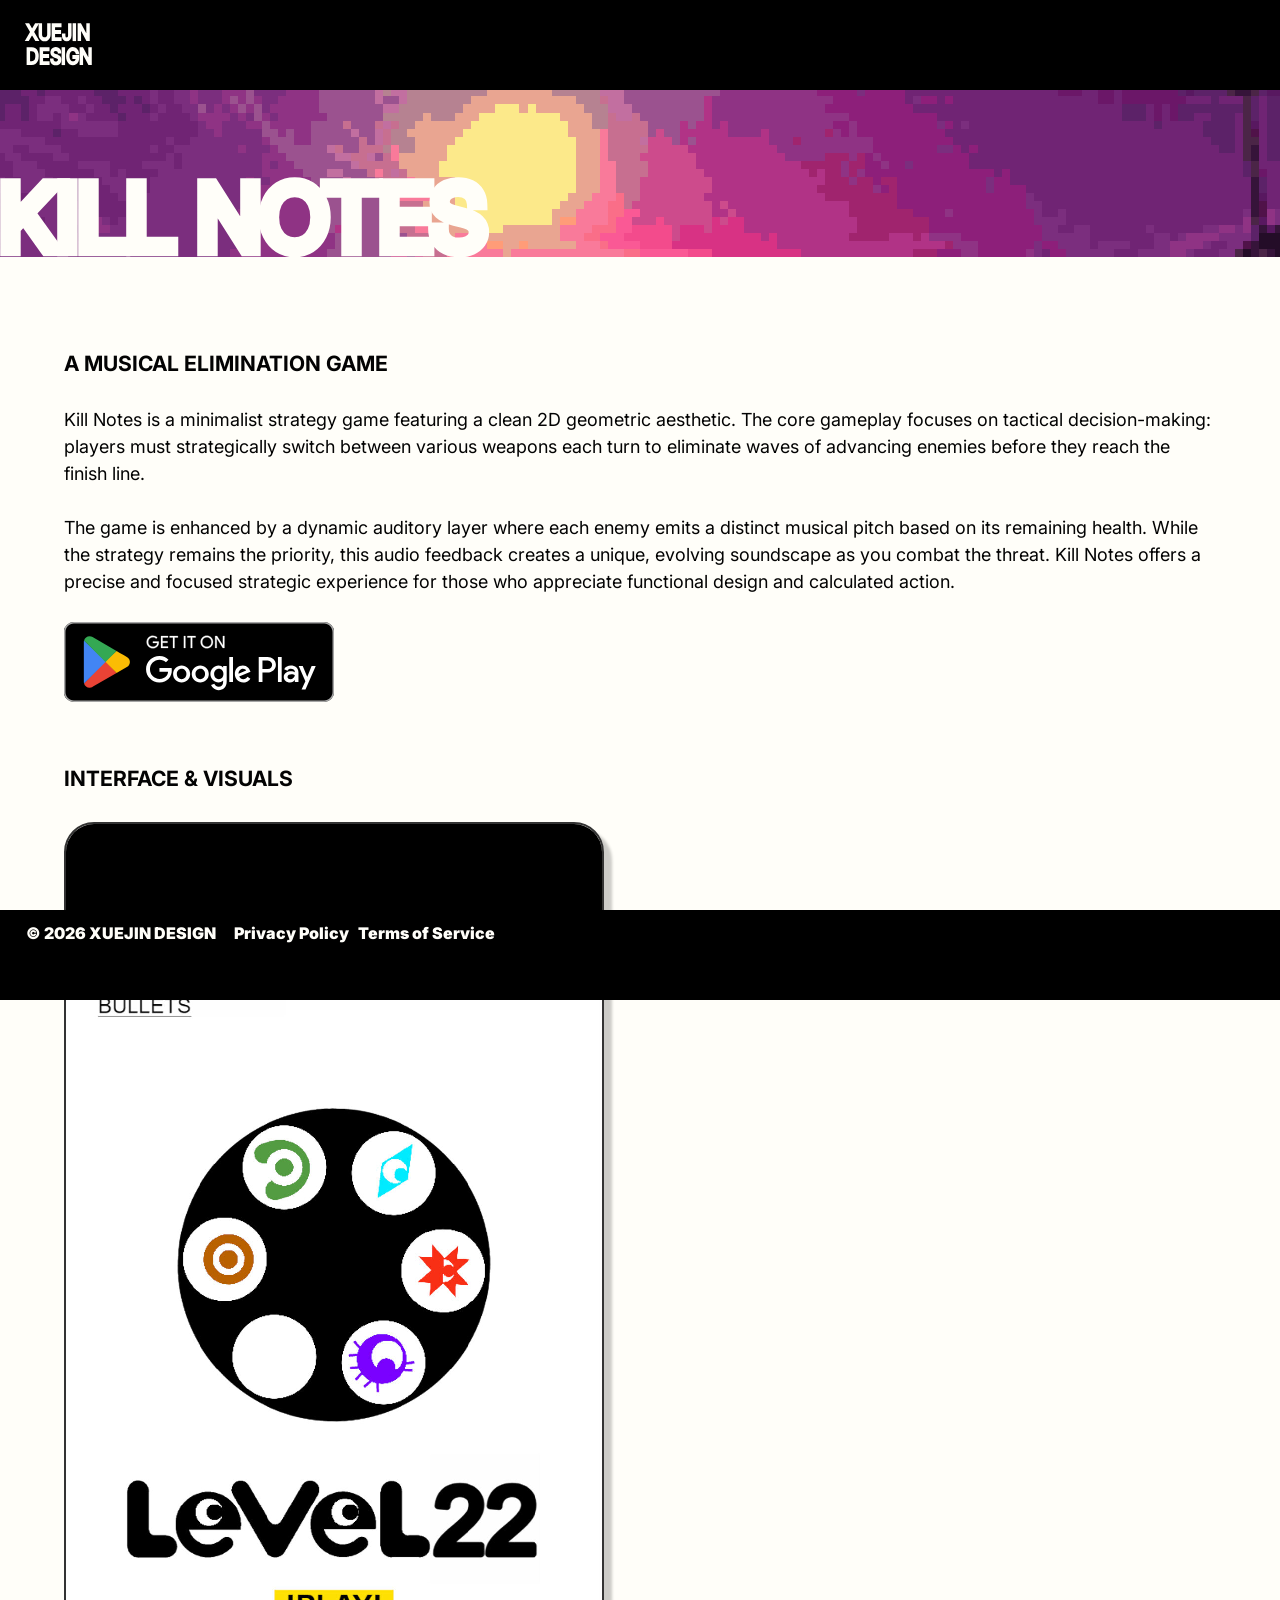
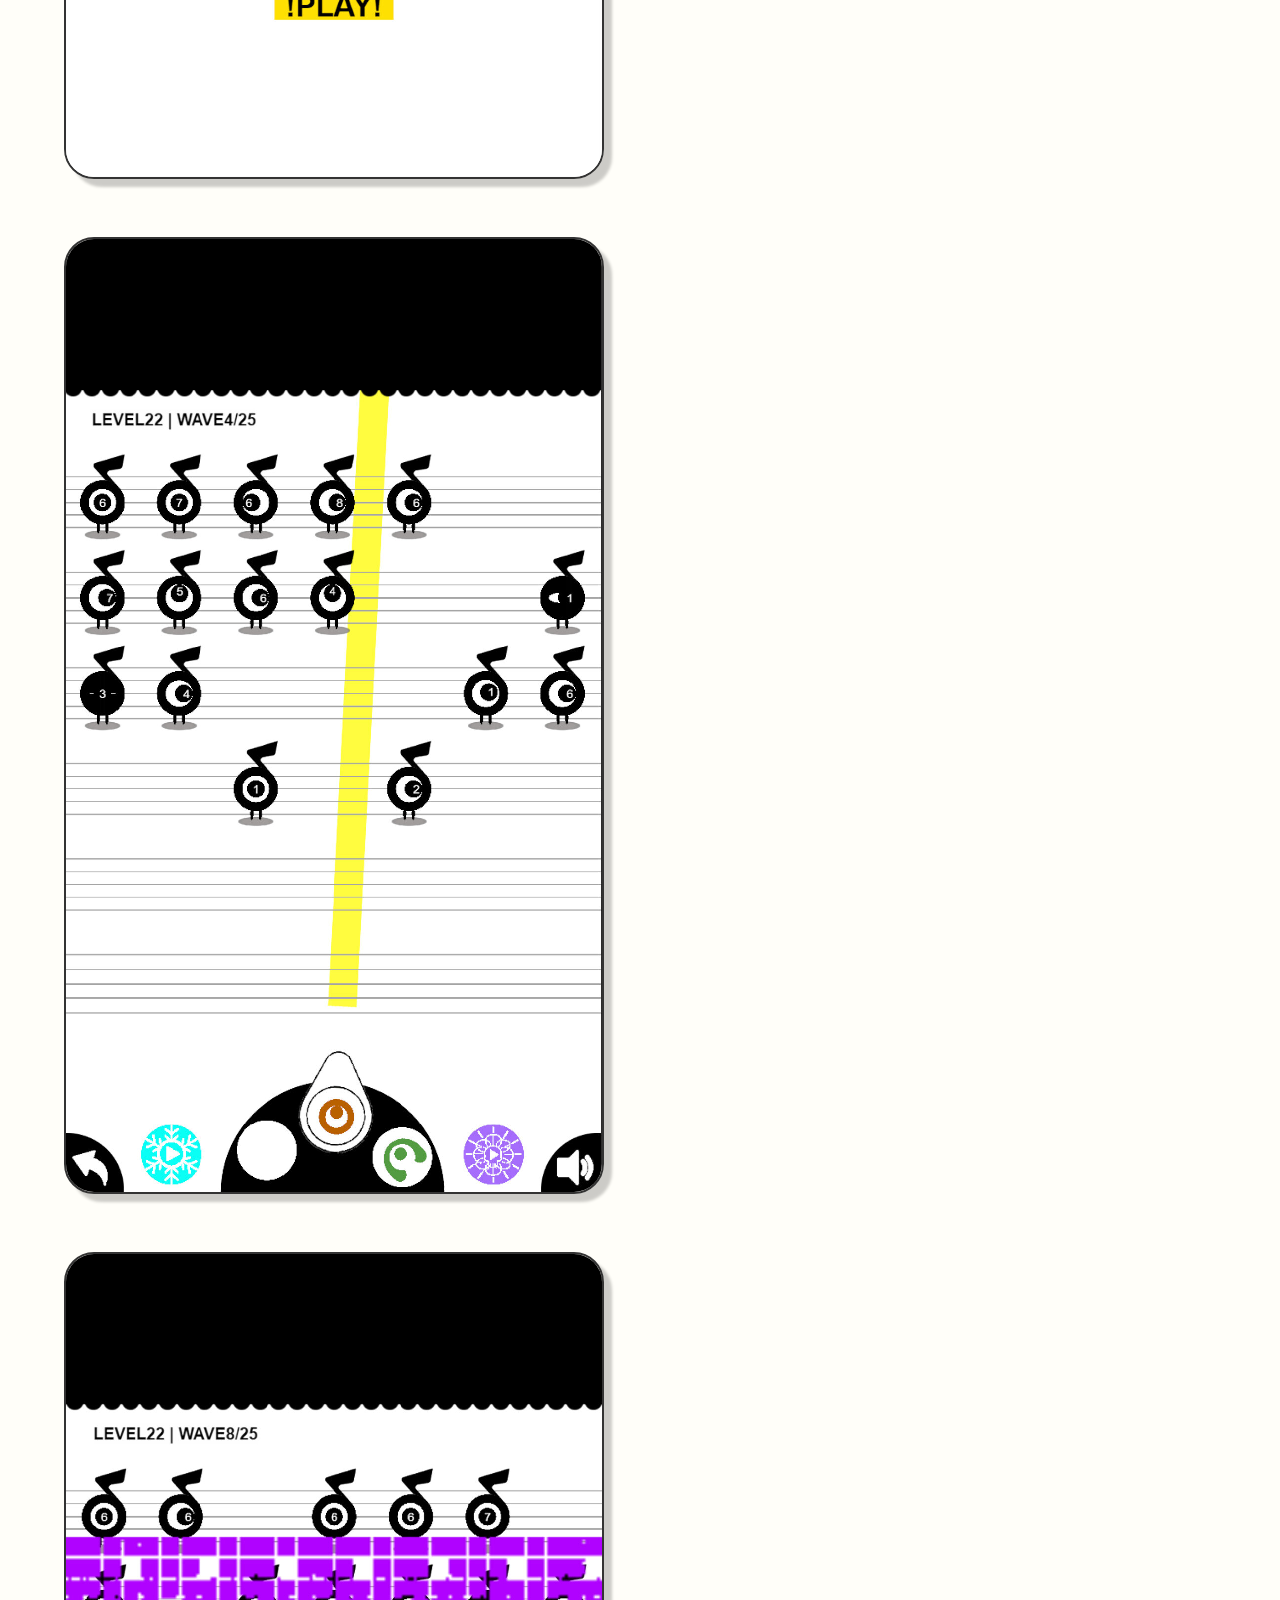
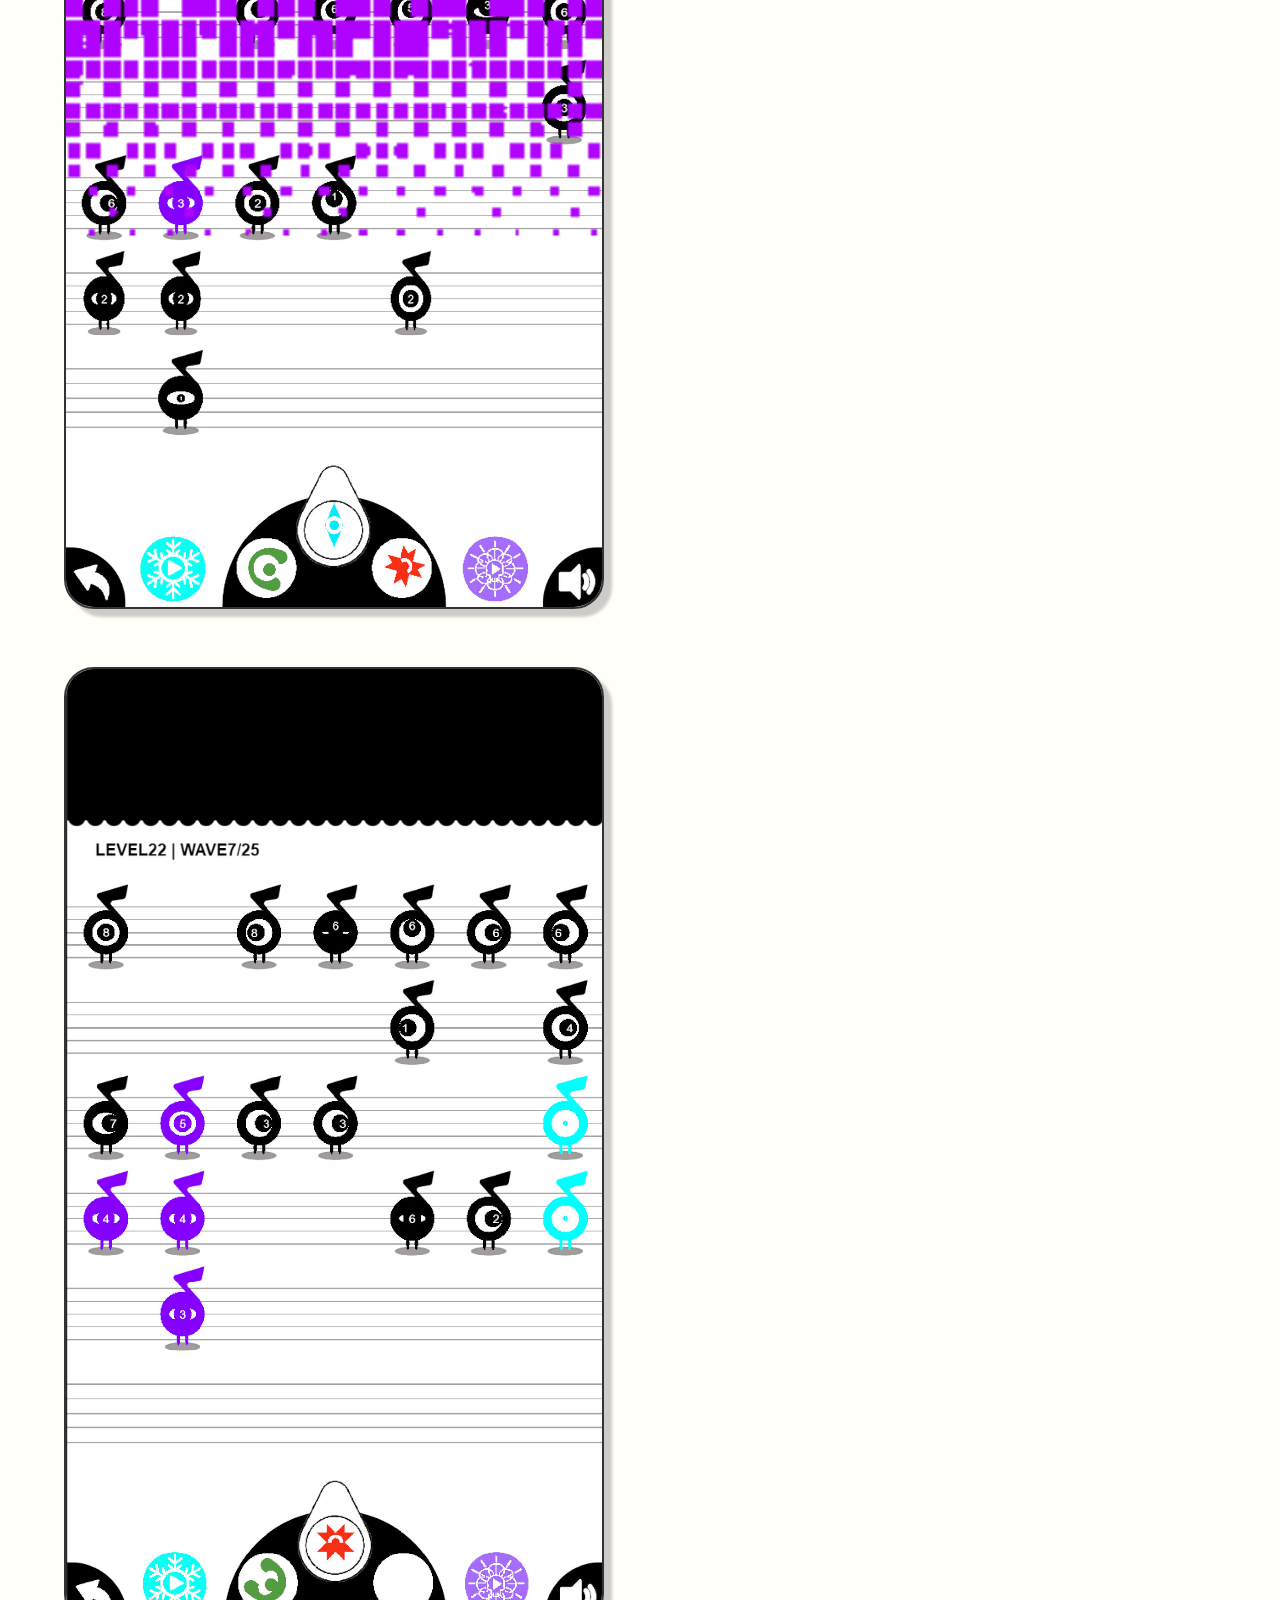
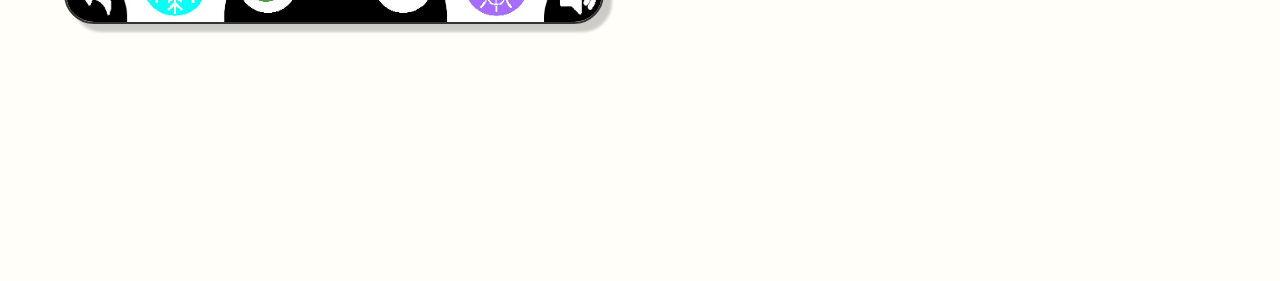
==== killnotes.html @ 6c5efbaa "Update killnotes.html" ====
<!doctype html>
<html lang="en">
  <head>
    <meta charset="UTF-8" />
    <!-- <meta http-equiv=""X-UA-Compatible" content=""IE=edge"> -->
    <meta name="viewport" content="width=device-width, initial-scale=1.0" />
    <title>Kill Notes</title>
    <link
      href="https://fonts.googleapis.com/css2?family=Inter:wght@400&display=swap"
      rel="stylesheet"
    />
    <link rel="stylesheet" href="style.css" />
    <link rel="icon" href="assets/killnotesicon.png" type="image/png">
  </head>
  <body>
     <div id="header"><a class="home" href="index.html">XUEJIN <br>DESIGN</a></div>

    <div class="page">
      <div class="title">KILL NOTES</div>
        <div class="content">
            <!-- <iframe src="https://www.youtube.com/embed/dQw4w9WgXcQ" style="width: 50vw; height: auto; aspect-ratio: 16/9;"></iframe> -->
            <br />
            <h3>A MUSICAL ELIMINATION GAME</h3><br />
          <p>Kill Notes is a minimalist strategy game featuring a clean 2D geometric aesthetic. The core gameplay focuses on tactical decision-making: 
            players must strategically switch between various weapons each turn to eliminate waves of advancing enemies before they reach the finish line.</p>
          <br />
          <p>The game is enhanced by a dynamic auditory layer where each enemy emits a distinct musical pitch based on its remaining health. 
            While the strategy remains the priority, this audio feedback creates a unique, 
            evolving soundscape as you combat the threat.  
            Kill Notes offers a precise and focused strategic experience for those who appreciate functional design and calculated action.</p>
                    
          <br />
          <a href="https://play.google.com/store/apps/details?id=com.togaming.killnotes" target="_blank">
            <img src="./assets/GetItOnGooglePlay.svg" width="auto" height="80px" />
          </a>
          <br /><br /><br />
                      <h3>INTERFACE & VISUALS</h3><br />

            <img class="screenshot" src="assets/KN01.jpg" width=540px height="auto" />
            <img class="screenshot" src="assets/KN02.jpg" width=540px height="auto" />
                        <img class="screenshot" src="assets/KN03.jpg" width=540px height="auto" />
                                    <img class="screenshot" src="assets/KN04.jpg" width=540px height="auto" />
          
          <br /><br />                       <br /><br /> <br /><br /></div>
       <div id="footer">
      <div>© 2026&nbsp;</div>
      <a class="footer" href="index.html"
        >XUEJIN DESIGN&nbsp;&nbsp;&nbsp;&nbsp;&nbsp;&nbsp;</a
      >
      <a href="privacyPolicy.html">Privacy Policy&nbsp;&nbsp;&nbsp;</a>
      <a href="termsOfService.html">Terms of Service</a>
    </div>
  </body>
  <style>
    .screenshot {
      margin-right: 4vw;
      margin-bottom: 4vw;
      border-radius: 30px;
      box-shadow: 8px 8px 3px rgba(0, 0, 0, 0.2);
      border: 2px solid #333;
      max-width:95%;
    }

  </style>
</html>
---- style.css ----
* {
  margin: 0;
  padding: 0;
  box-sizing: border-box; /* 确保 padding 不会撑大盒子 */
  font-family: "Inter", sans-serif;
}
html {
  scroll-padding-top: 15vh; /* 与 header 高度保持一致 */
}
a {
  color: #fffef9;
  text-decoration: none; /* 去掉默认的下划线 */
}
body {
  overflow-x: hidden; /* 防止出现细微的左右晃动 */
  background-image: url("./assets/32color.gif");

  /* 关键属性 */
  background-size: cover; /* 保持比例撑满全屏，不留白 */
  background-position: center; /* 图片居中展示 */
  background-repeat: no-repeat; /* 防止图片重复排列 */
  background-attachment: fixed; /* 背景固定，不随内容滚动（视差感） */

  image-rendering: pixelated; /* 现代浏览器的标准写法 */
  image-rendering: -moz-crisp-edges; /* 针对 Firefox */
  image-rendering: crisp-edges; /* 针对部分其他浏览器 */

  /* 记得清除默认边距 */
  margin: 0;
  padding: 0;
  min-height:100dvh;
}
.home {
  font-size: 2vh; /* 使用视口宽度单位，确保在不同屏幕上都能适应 */
  color: #fffef9;
  -webkit-text-stroke: 0.2vh #fffef9;
  transform: scaleY(1.2); /* 1.2 表示纵向拉长到 1.2 倍，数值越大越高 */
  line-height: 1.1;
}
#logo {
  display: flex;
  justify-content: center; /* 水平居中 */
  align-items: center; /* 垂直居中 */
  min-height: 100dvh; /* 确保父容器高度占满整个屏幕 */
  flex-direction: column;
}
.logo {
  font-size: 12vh; /* 使用视口宽度单位，确保在不同屏幕上都能适应 */
  color: #fffef9;
  -webkit-text-stroke: 1.5vh #fffef9;

}
.logo-text {
  font-size: 2vh; /* 使用视口宽度单位，确保在不同屏幕上都能适应 */
  color: #fffef9;
}
.container {
  display: block;
  margin: 8vh 0; /* 上下间距，水平居中 */
}
.page {
  display: block;
  margin-top: 20vh; /* 水平居中 */
}
.title {
  color: #fffef9;
  font-size: 10vh;
  line-height: 0.85; /* 强制压缩行高 */
  margin: 0; /* 暴力负边距，强制把下方的白色块拉上来 */
  display: block;
  -webkit-text-stroke: 1.4vh #fffef9;
}
.content {
  background-color: #fffef9;
  font-size: 2vh;
  color: #030303;
  margin: 0;
  padding: 5%;
  line-height: 1.5;
}
.heading {
  font-weight: 900;
  color: #030303;
}
.indent {
  margin-left: 2em;
}
.project {
  position: relative; /* 关键：作为定位参考 */
  display: inline-block;
  z-index: 1; /* 较低层级 */
  margin-top: 2%;
  margin-bottom: 2%;
}
.project-title {
  white-space: nowrap; /* ← 加上这行，强制不换行 */
  top: -10%;
  color: rgb(0, 0, 0);
  font-weight: bolder;
  font-size: 4rem;
  text-align: center;
  line-height: 0.8;
}
.project-subtitle {
  text-align: center;
  white-space: nowrap; /* ← 加上这行，强制不换行 */
  top: 5%;
  color: rgb(0, 0, 0);
  font-weight: lighter;
  font-size: 1.2rem;
  padding-bottom: 20px;
}
#header {
  background-color: #000000;
  display: flex;
  position: fixed;
  width: 100%;
  height: 10vh;
  top: 0;
  align-items: center;
  padding-left: 2vw;
  z-index: 2;
}
#footer {
  background-color: #000000;
  position: fixed;
  width: 100%;
  height: 10vh;
  bottom: 0;
  display: flex;
  color: #fffef9;
  padding-left: 2vw;
  padding-top: 1vw;
  font-weight: 900;
  z-index: 2;
  margin-bottom:-100px;
}
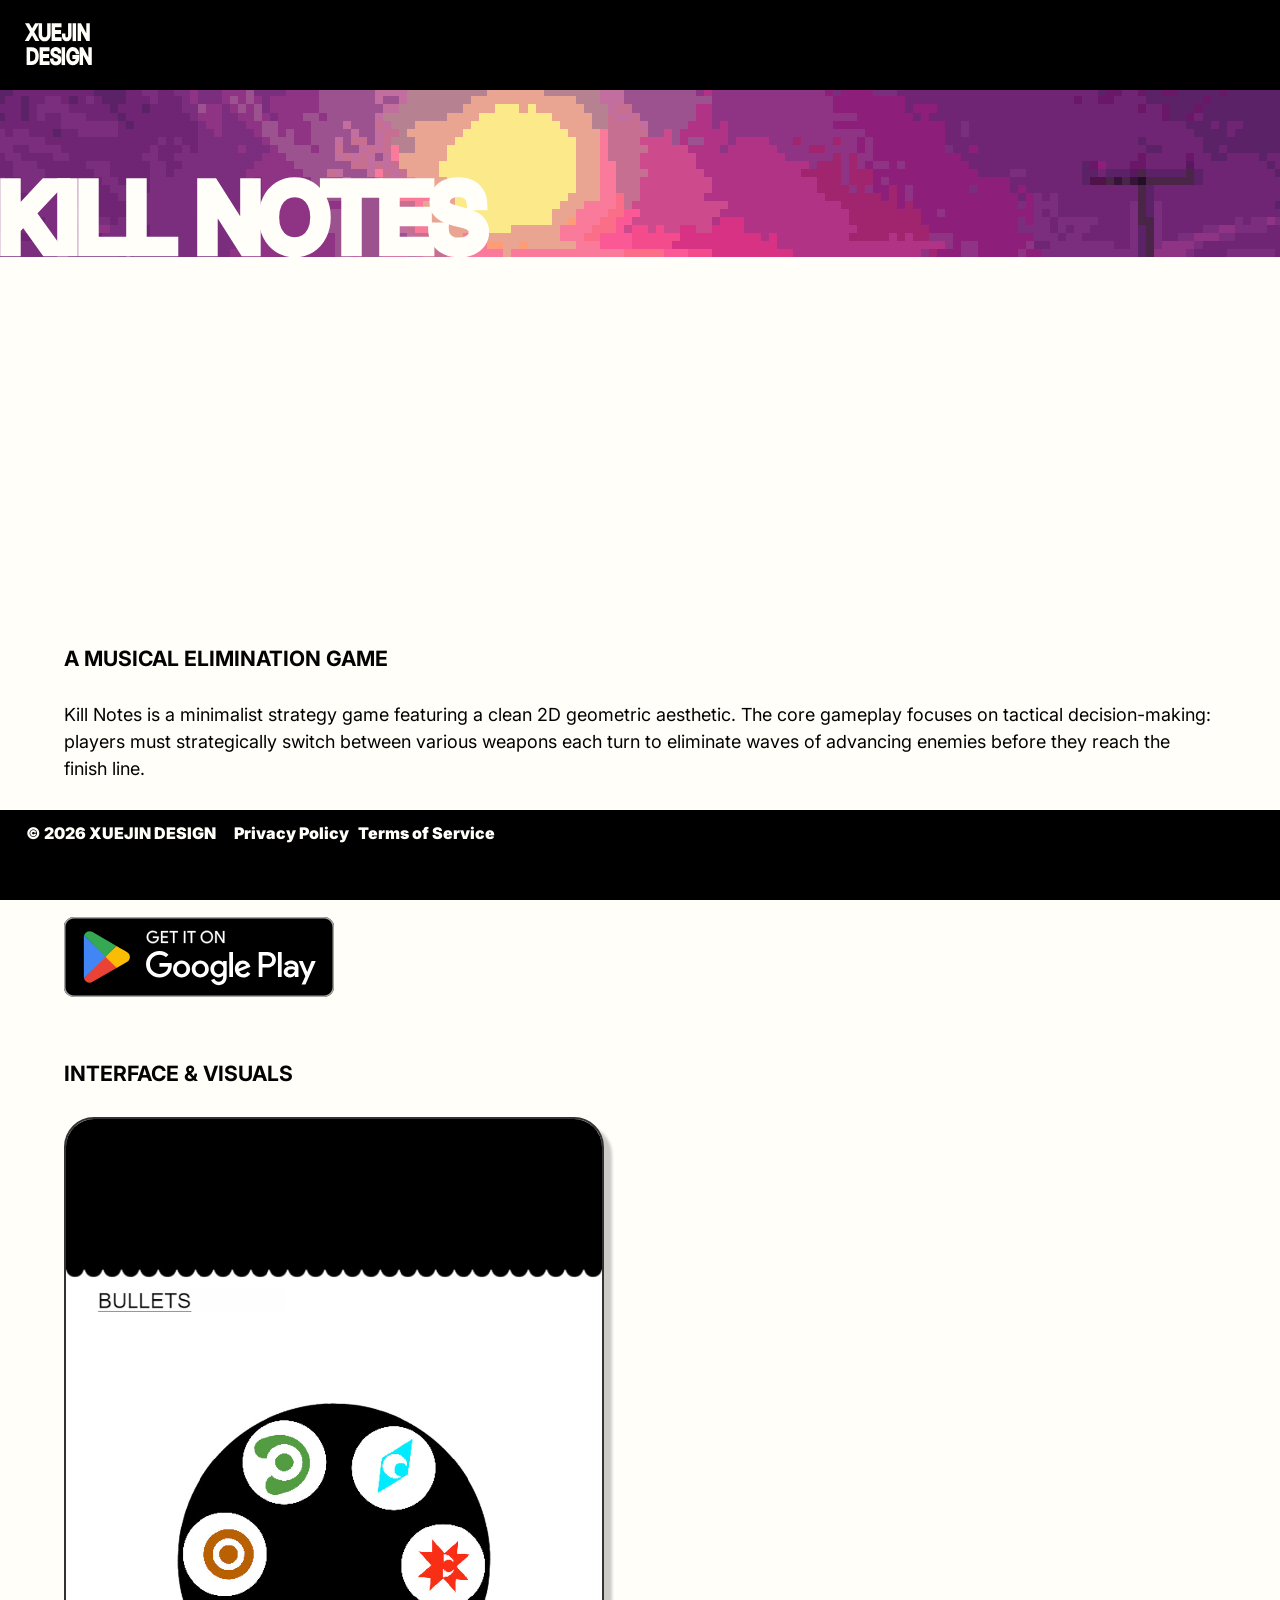
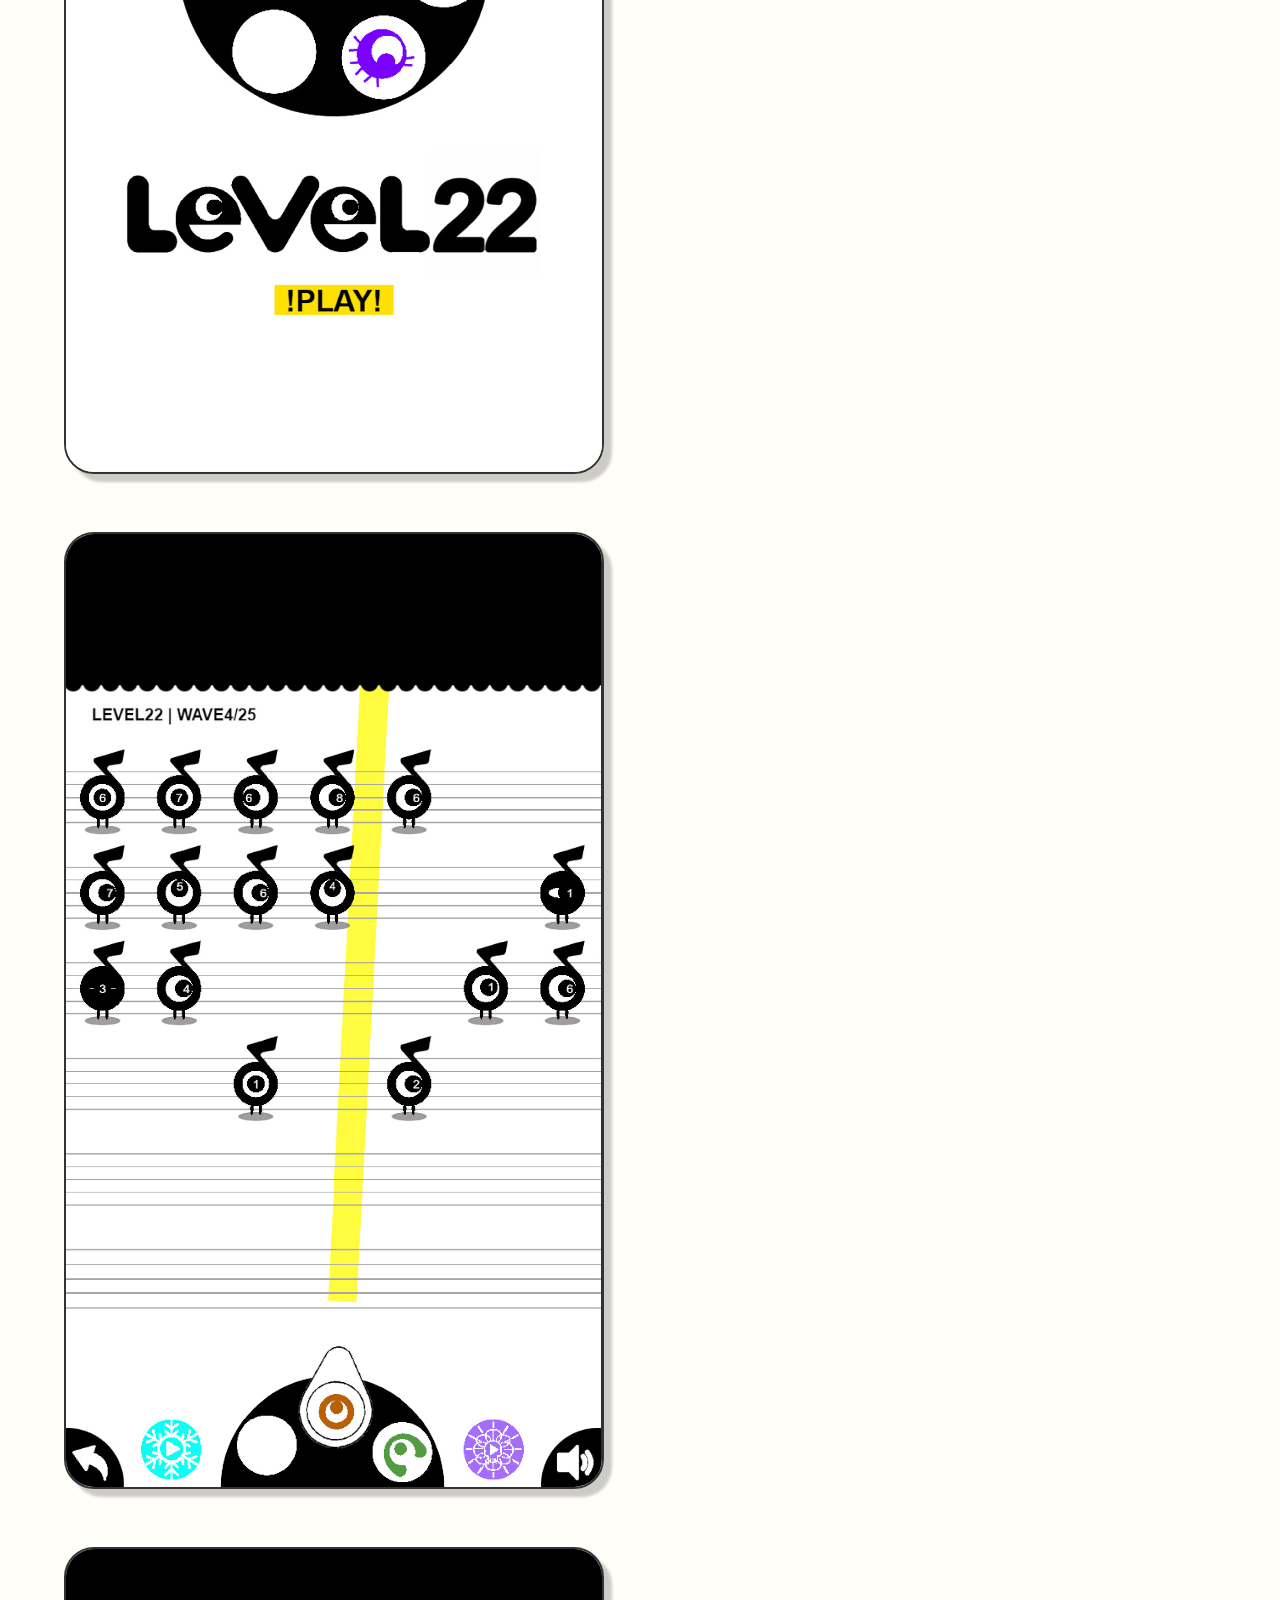
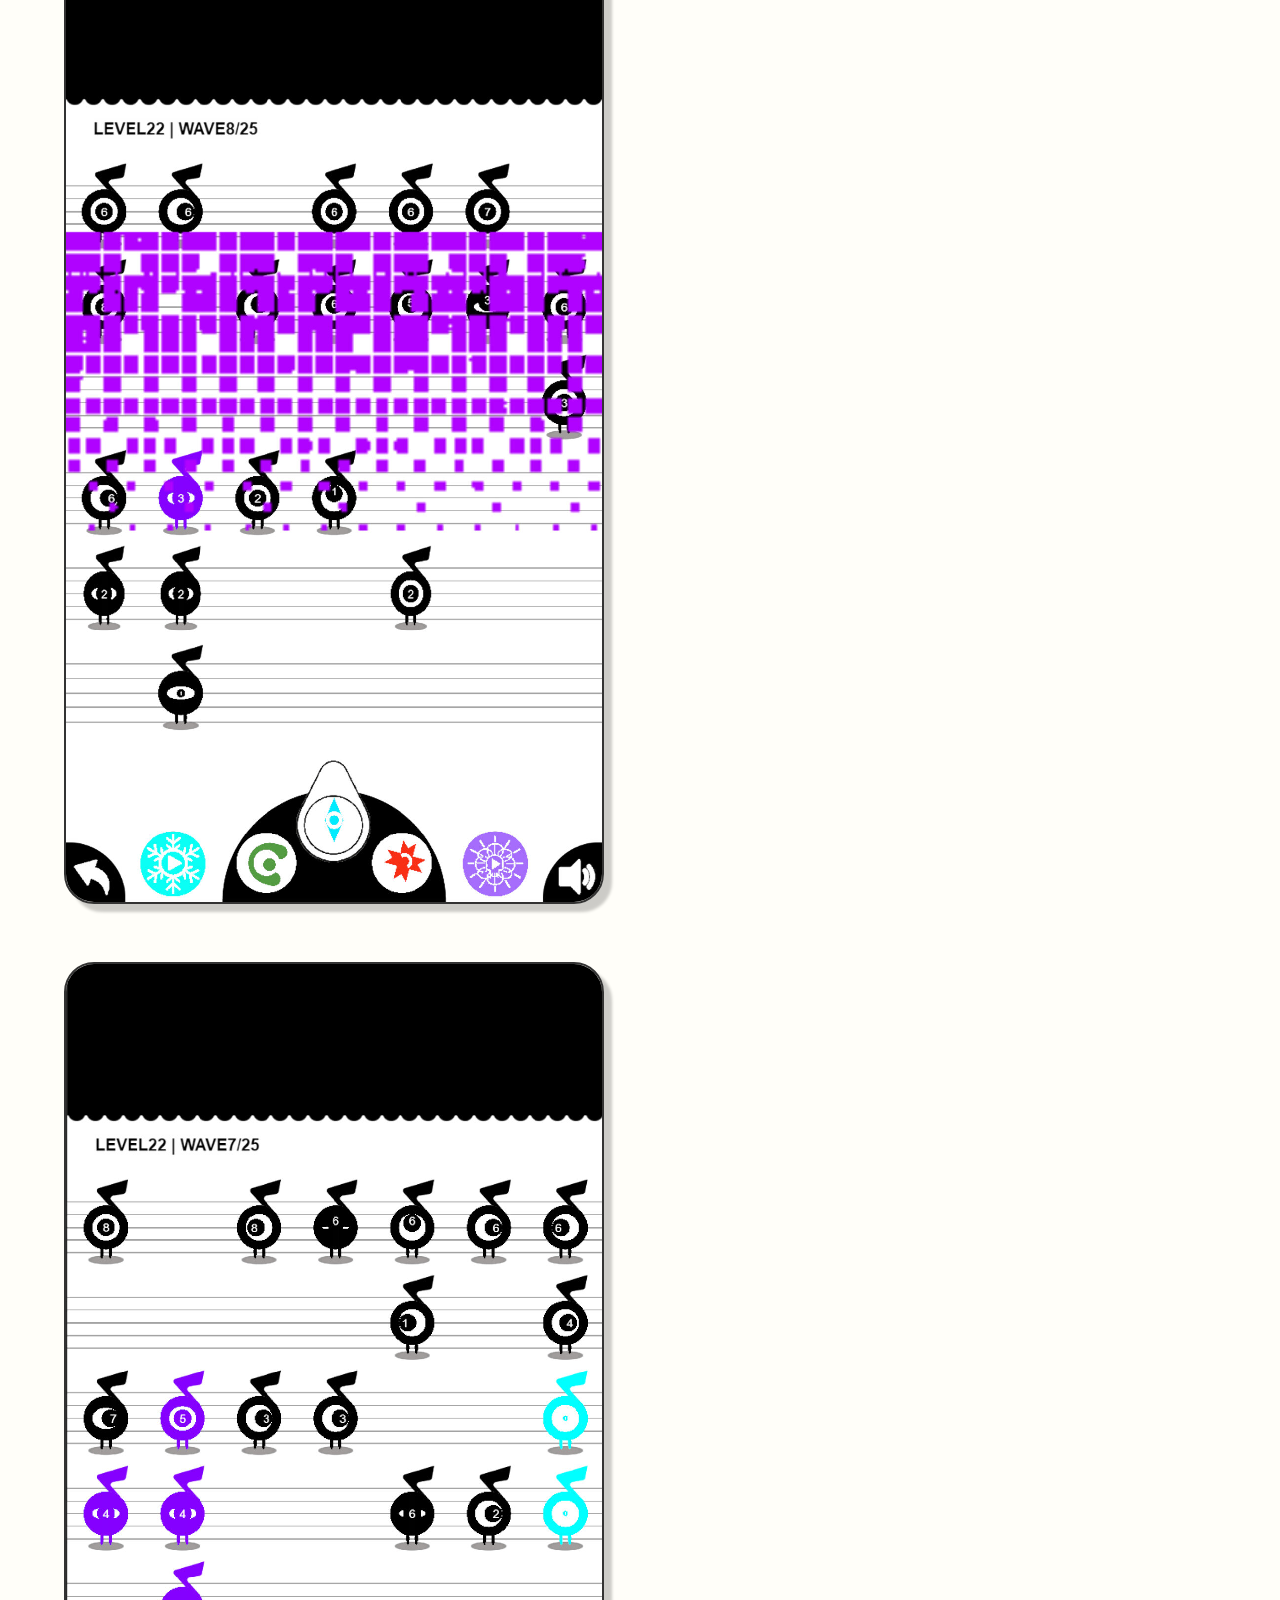
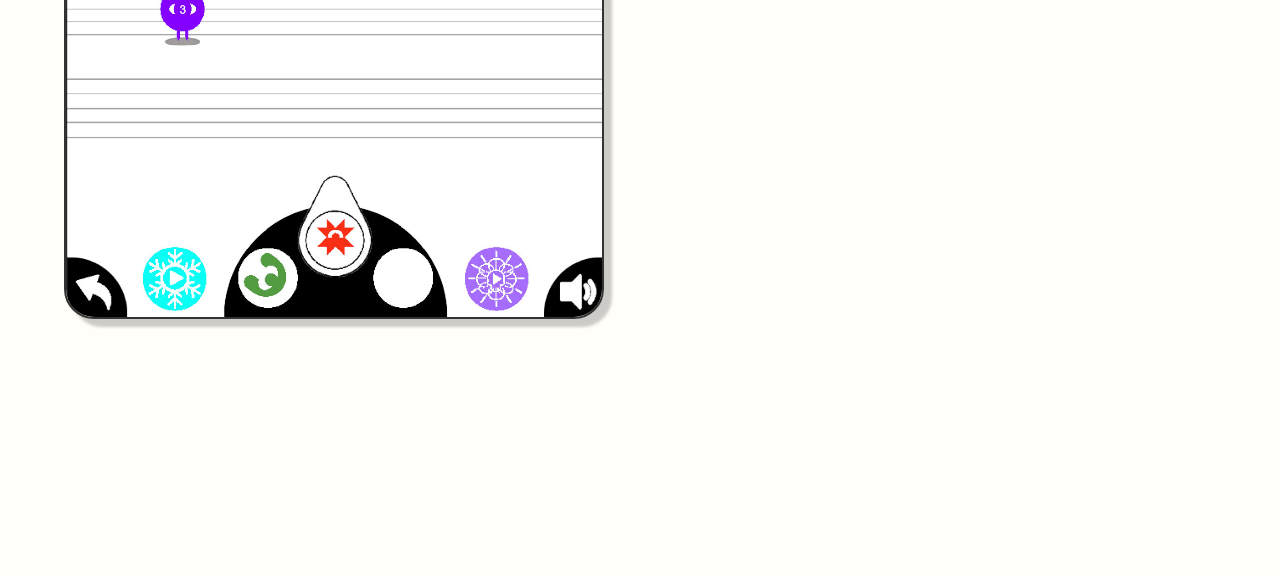
==== commit c54adb73: "Update killnotes.html" ====
--- a/killnotes.html
+++ b/killnotes.html
@@ -18,7 +18,9 @@
     <div class="page">
       <div class="title">KILL NOTES</div>
         <div class="content">
-            <!-- <iframe src="https://www.youtube.com/embed/dQw4w9WgXcQ" style="width: 50vw; height: auto; aspect-ratio: 16/9;"></iframe> -->
+            <iframe width="560" height="315" src="https://www.youtube.com/embed/53M9fb0tzig?si=6g_VmkOdtdSS__eP" 
+              title="YouTube video player" frameborder="0" allow="accelerometer; autoplay; clipboard-write; encrypted-media; gyroscope; picture-in-picture; 
+              web-share" referrerpolicy="strict-origin-when-cross-origin" allowfullscreen></iframe>
             <br />
             <h3>A MUSICAL ELIMINATION GAME</h3><br />
           <p>Kill Notes is a minimalist strategy game featuring a clean 2D geometric aesthetic. The core gameplay focuses on tactical decision-making: 
--- a/style.css
+++ b/style.css
@@ -28,7 +28,7 @@
   /* 记得清除默认边距 */
   margin: 0;
   padding: 0;
-  min-height:100dvh;
+  min-height:100vh;
 }
 .home {
   font-size: 2vh; /* 使用视口宽度单位，确保在不同屏幕上都能适应 */
@@ -41,7 +41,7 @@
   display: flex;
   justify-content: center; /* 水平居中 */
   align-items: center; /* 垂直居中 */
-  min-height: 100dvh; /* 确保父容器高度占满整个屏幕 */
+  min-height: 100vh; /* 确保父容器高度占满整个屏幕 */
   flex-direction: column;
 }
 .logo {
@@ -133,5 +133,4 @@
   padding-top: 1vw;
   font-weight: 900;
   z-index: 2;
-  margin-bottom:-100px;
 }
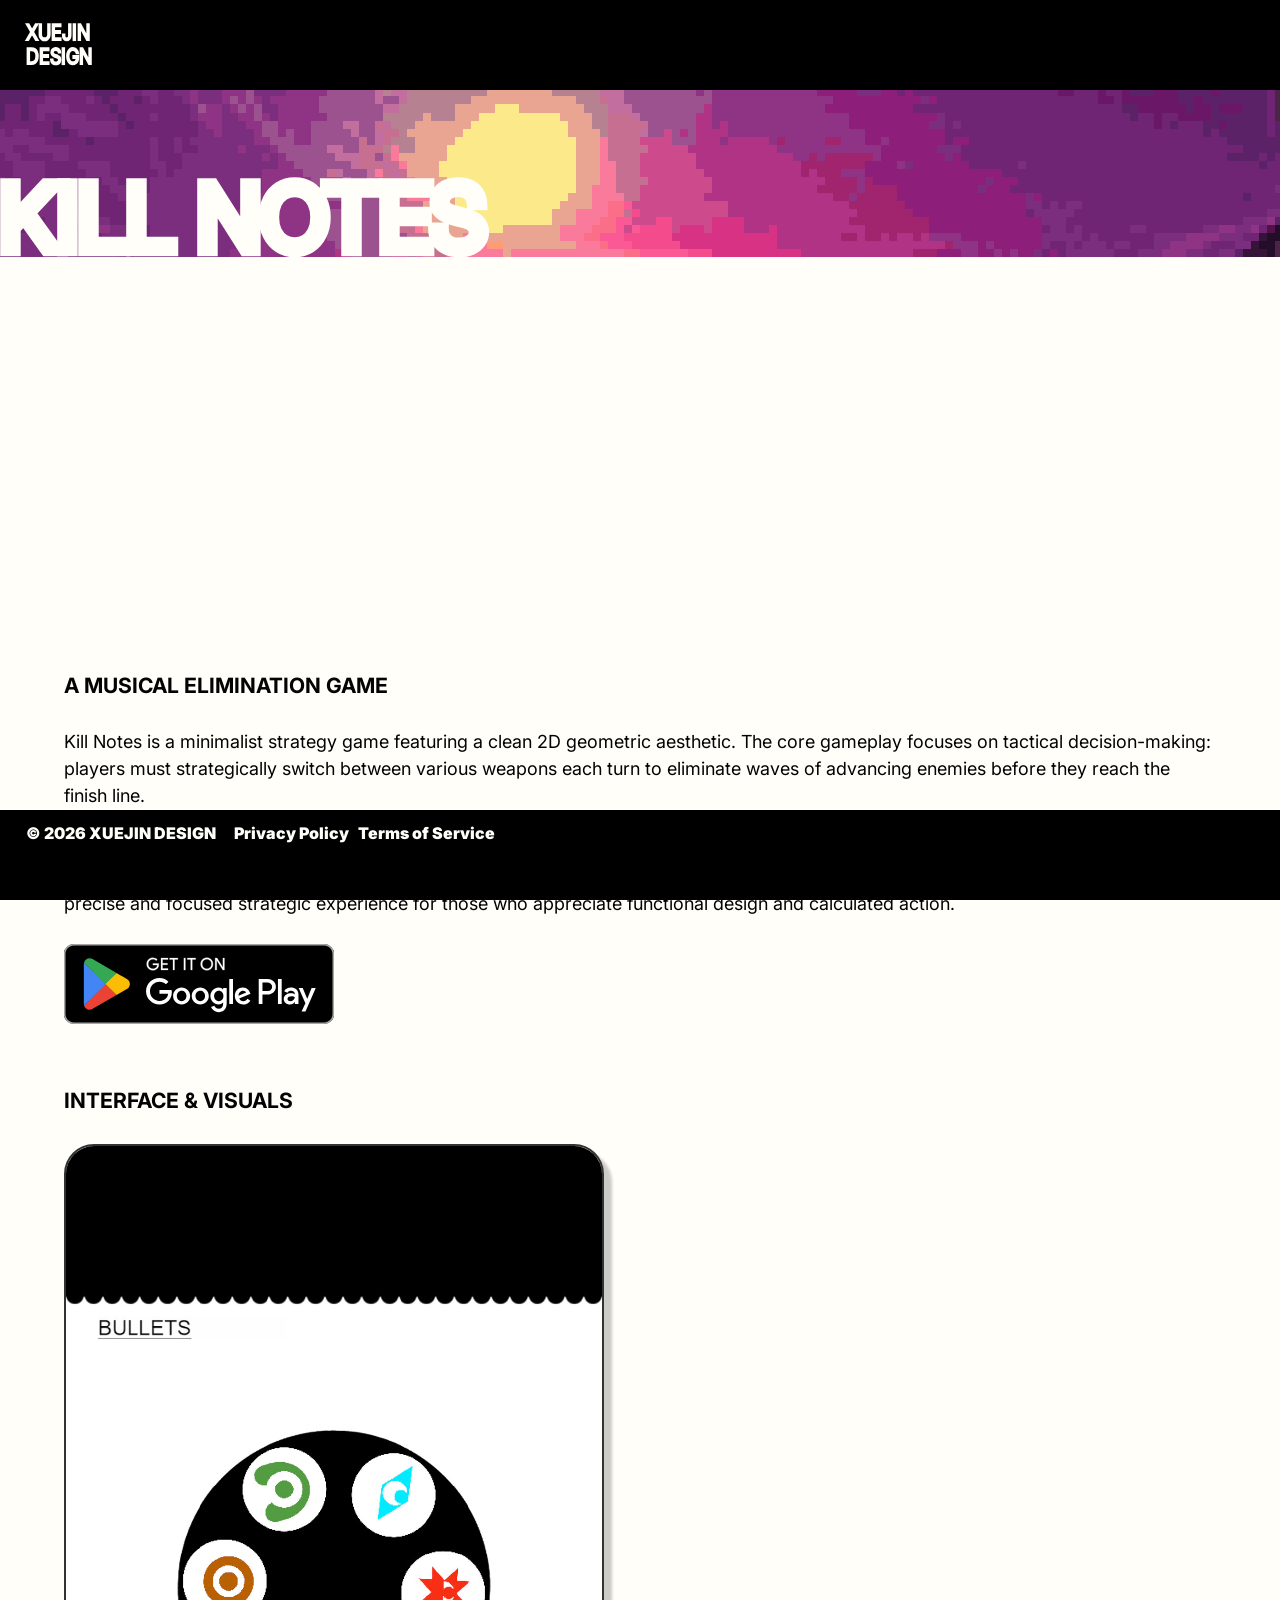
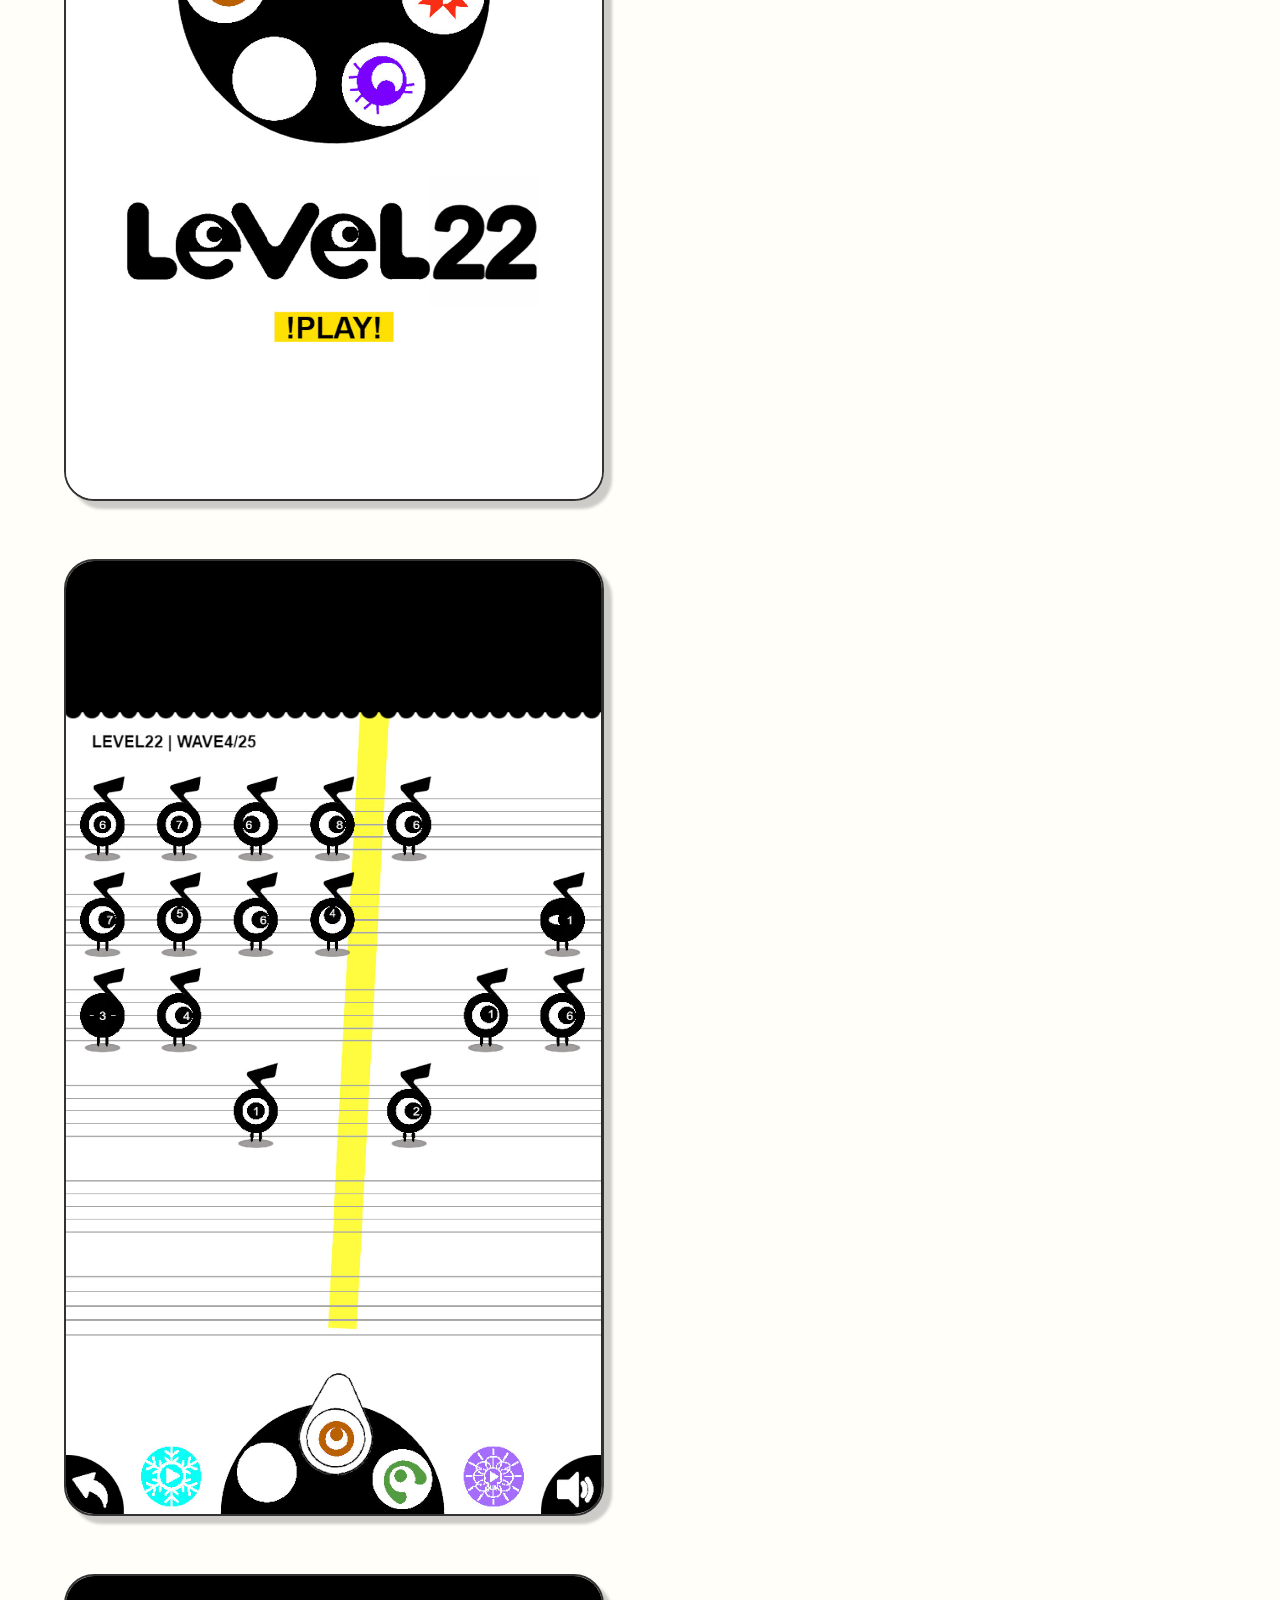
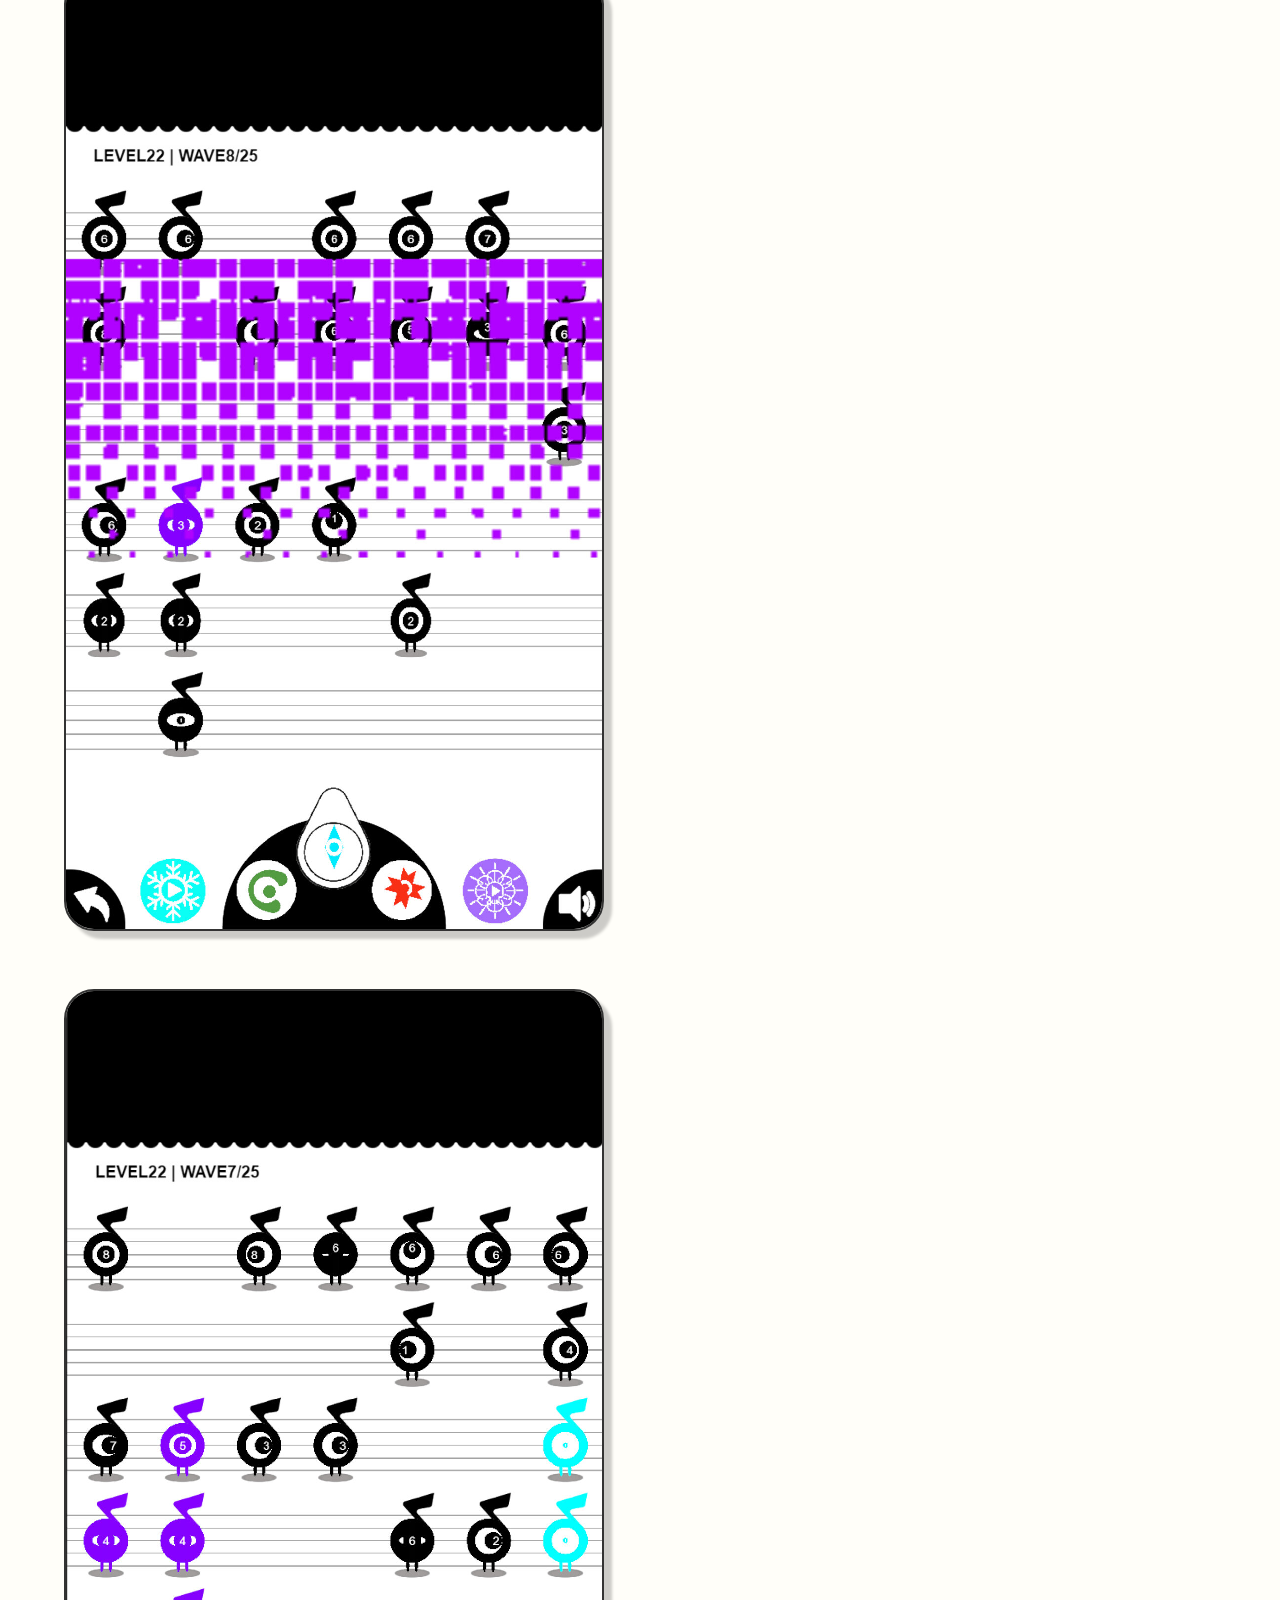
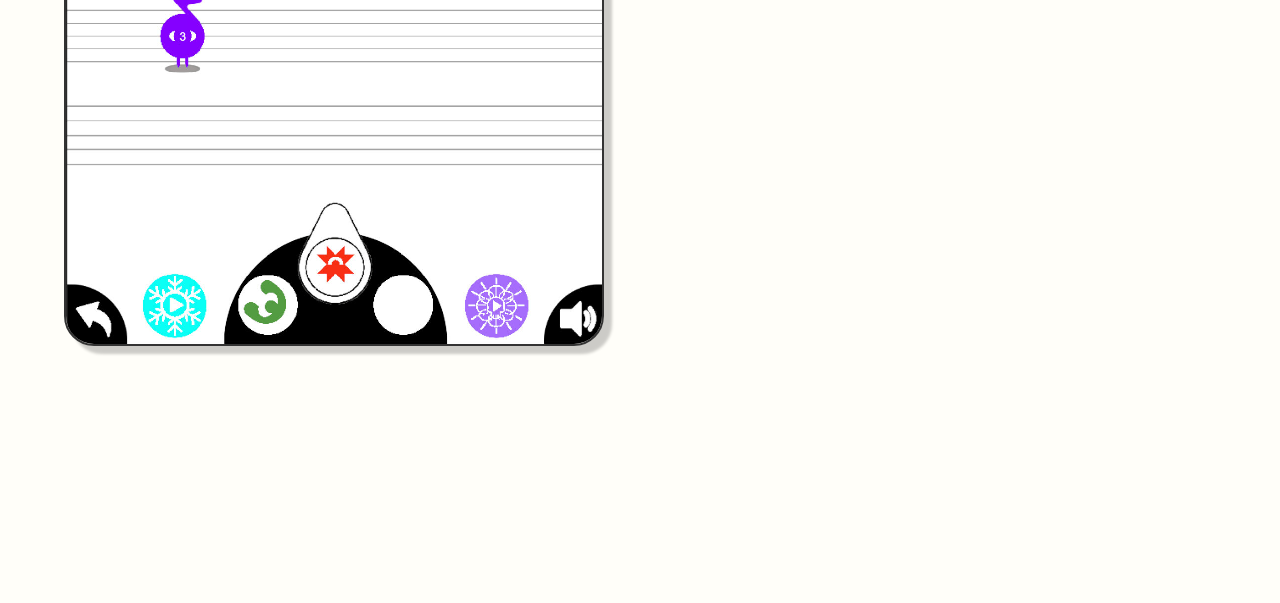
==== commit 34781145: "Update killnotes.html" ====
--- a/killnotes.html
+++ b/killnotes.html
@@ -21,7 +21,7 @@
             <iframe width="560" height="315" src="https://www.youtube.com/embed/53M9fb0tzig?si=6g_VmkOdtdSS__eP" 
               title="YouTube video player" frameborder="0" allow="accelerometer; autoplay; clipboard-write; encrypted-media; gyroscope; picture-in-picture; 
               web-share" referrerpolicy="strict-origin-when-cross-origin" allowfullscreen></iframe>
-            <br />
+            <br /><br />
             <h3>A MUSICAL ELIMINATION GAME</h3><br />
           <p>Kill Notes is a minimalist strategy game featuring a clean 2D geometric aesthetic. The core gameplay focuses on tactical decision-making: 
             players must strategically switch between various weapons each turn to eliminate waves of advancing enemies before they reach the finish line.</p>
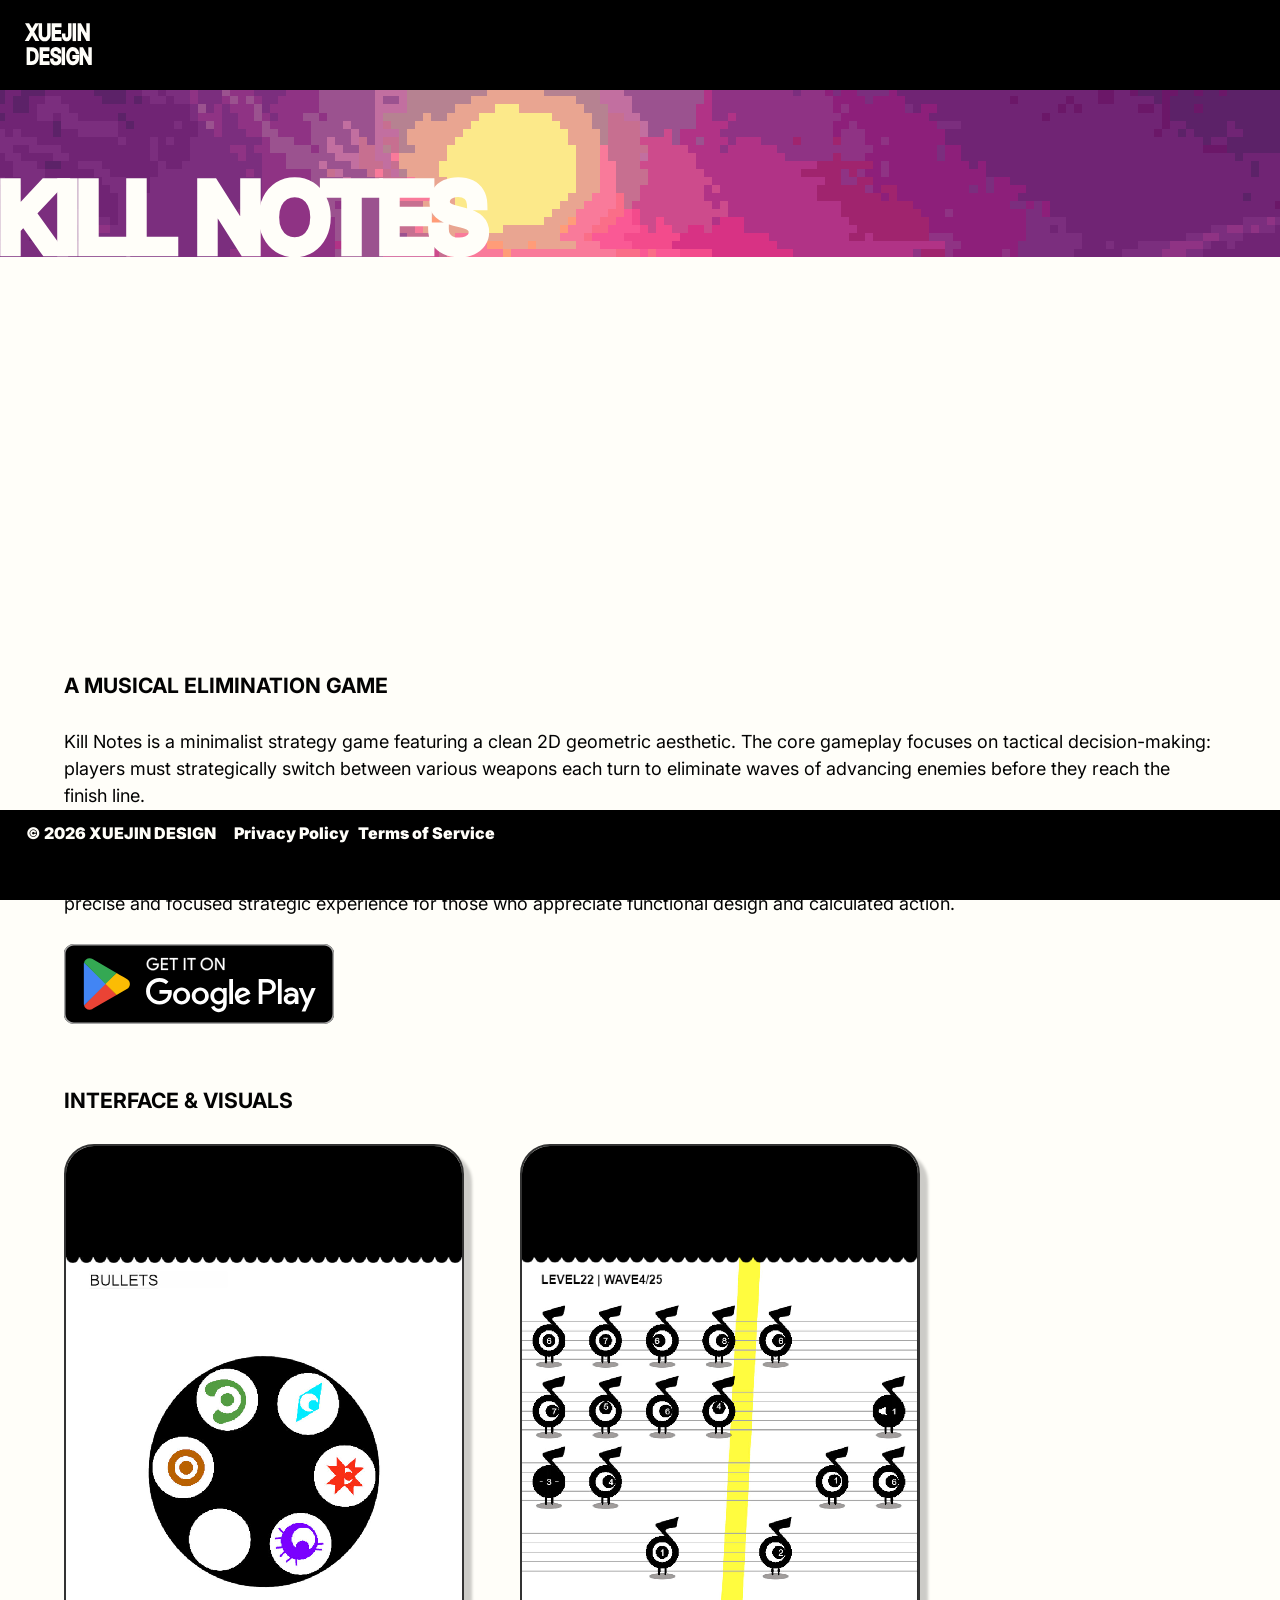
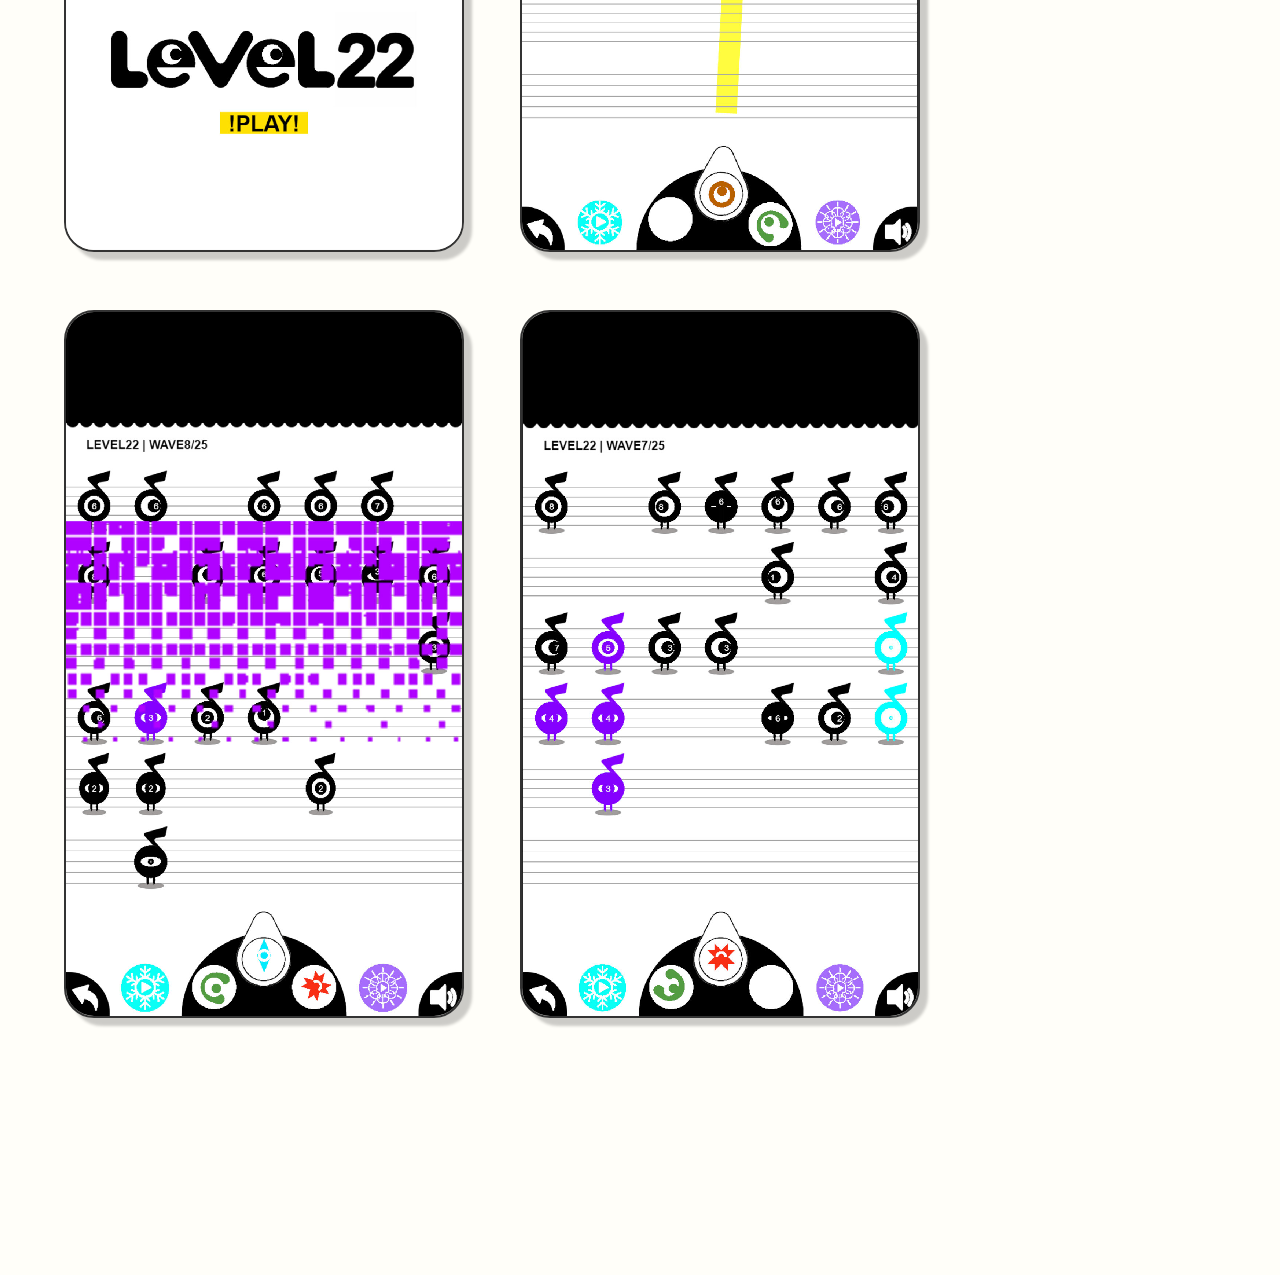
==== commit 84610c9b: "Update killnotes.html" ====
--- a/killnotes.html
+++ b/killnotes.html
@@ -38,10 +38,10 @@
           <br /><br /><br />
                       <h3>INTERFACE & VISUALS</h3><br />
 
-            <img class="screenshot" src="assets/KN01.jpg" width=540px height="auto" />
-            <img class="screenshot" src="assets/KN02.jpg" width=540px height="auto" />
-                        <img class="screenshot" src="assets/KN03.jpg" width=540px height="auto" />
-                                    <img class="screenshot" src="assets/KN04.jpg" width=540px height="auto" />
+            <img class="screenshot" src="assets/KN01.jpg" width=400vh height="auto" />
+            <img class="screenshot" src="assets/KN02.jpg" width=400vh height="auto" />
+                        <img class="screenshot" src="assets/KN03.jpg" width=400vh height="auto" />
+                                    <img class="screenshot" src="assets/KN04.jpg" width=400vh height="auto" />
           
           <br /><br />                       <br /><br /> <br /><br /></div>
        <div id="footer">
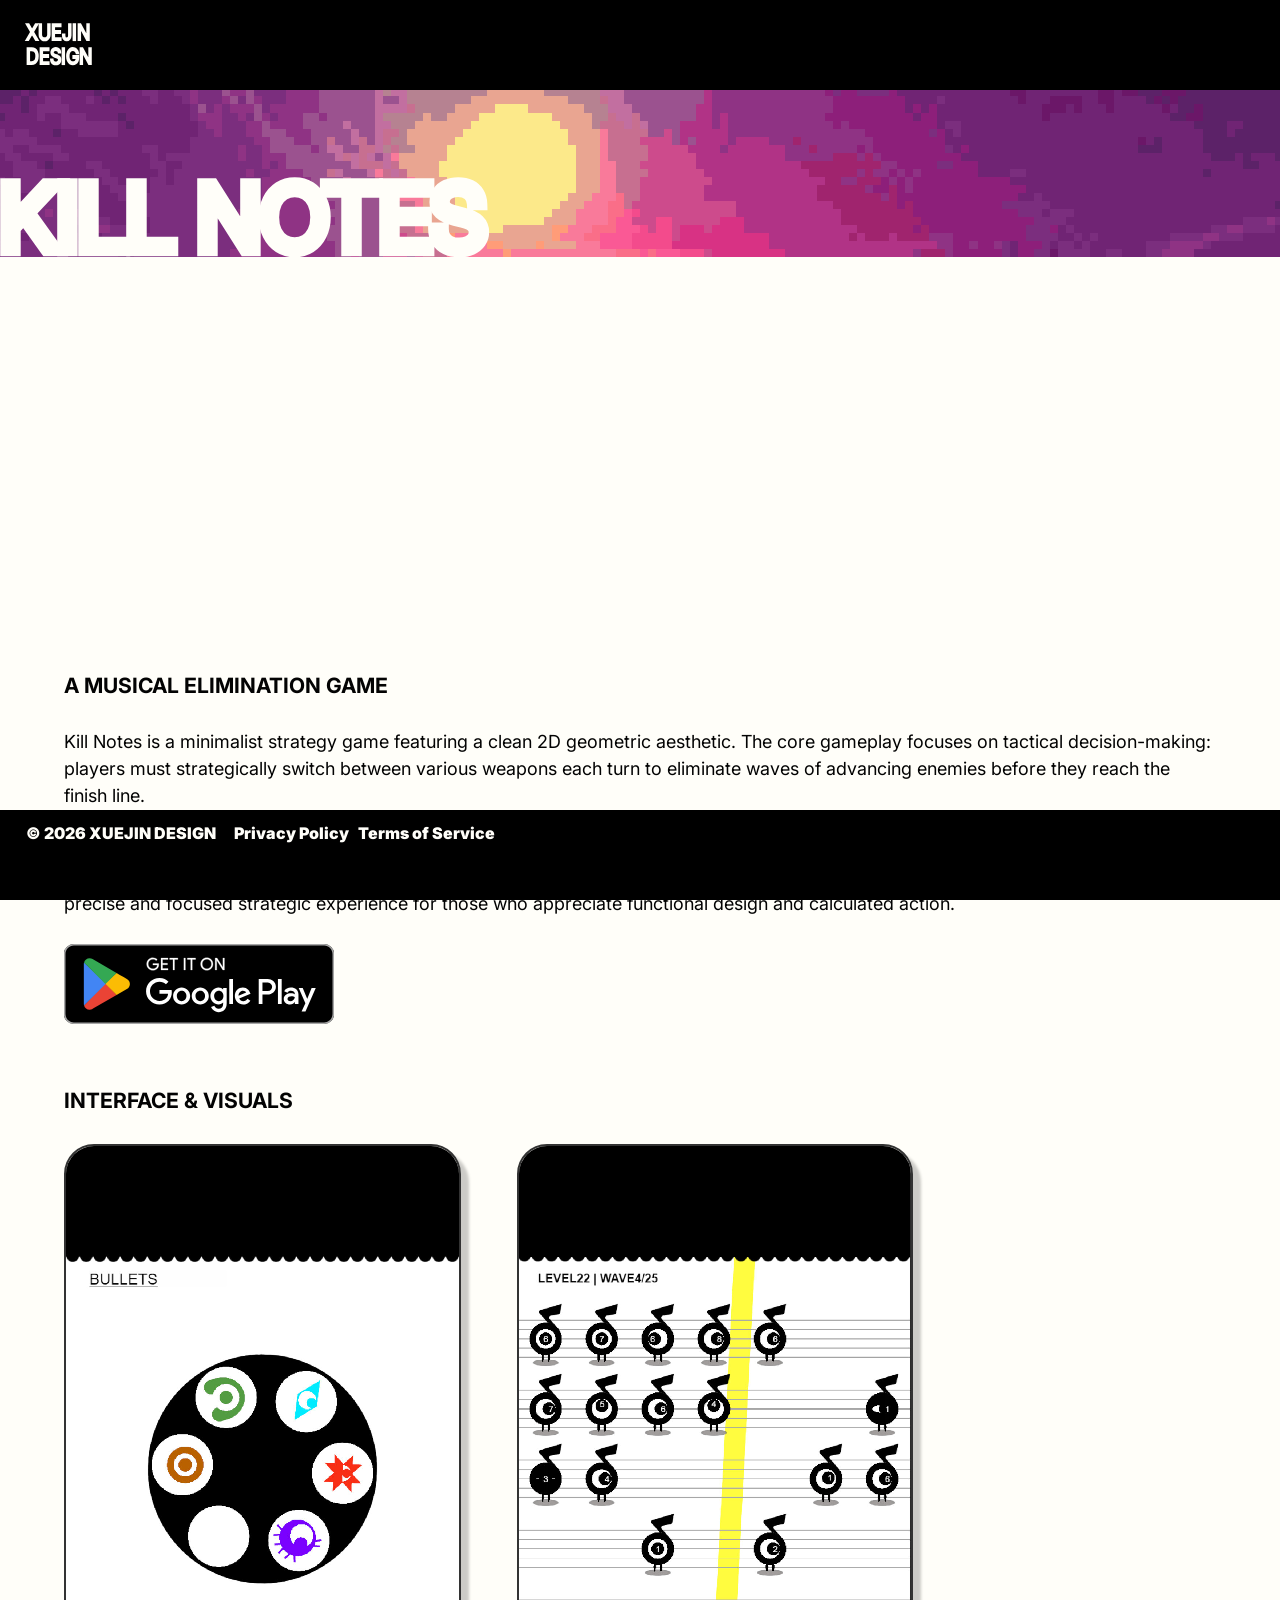
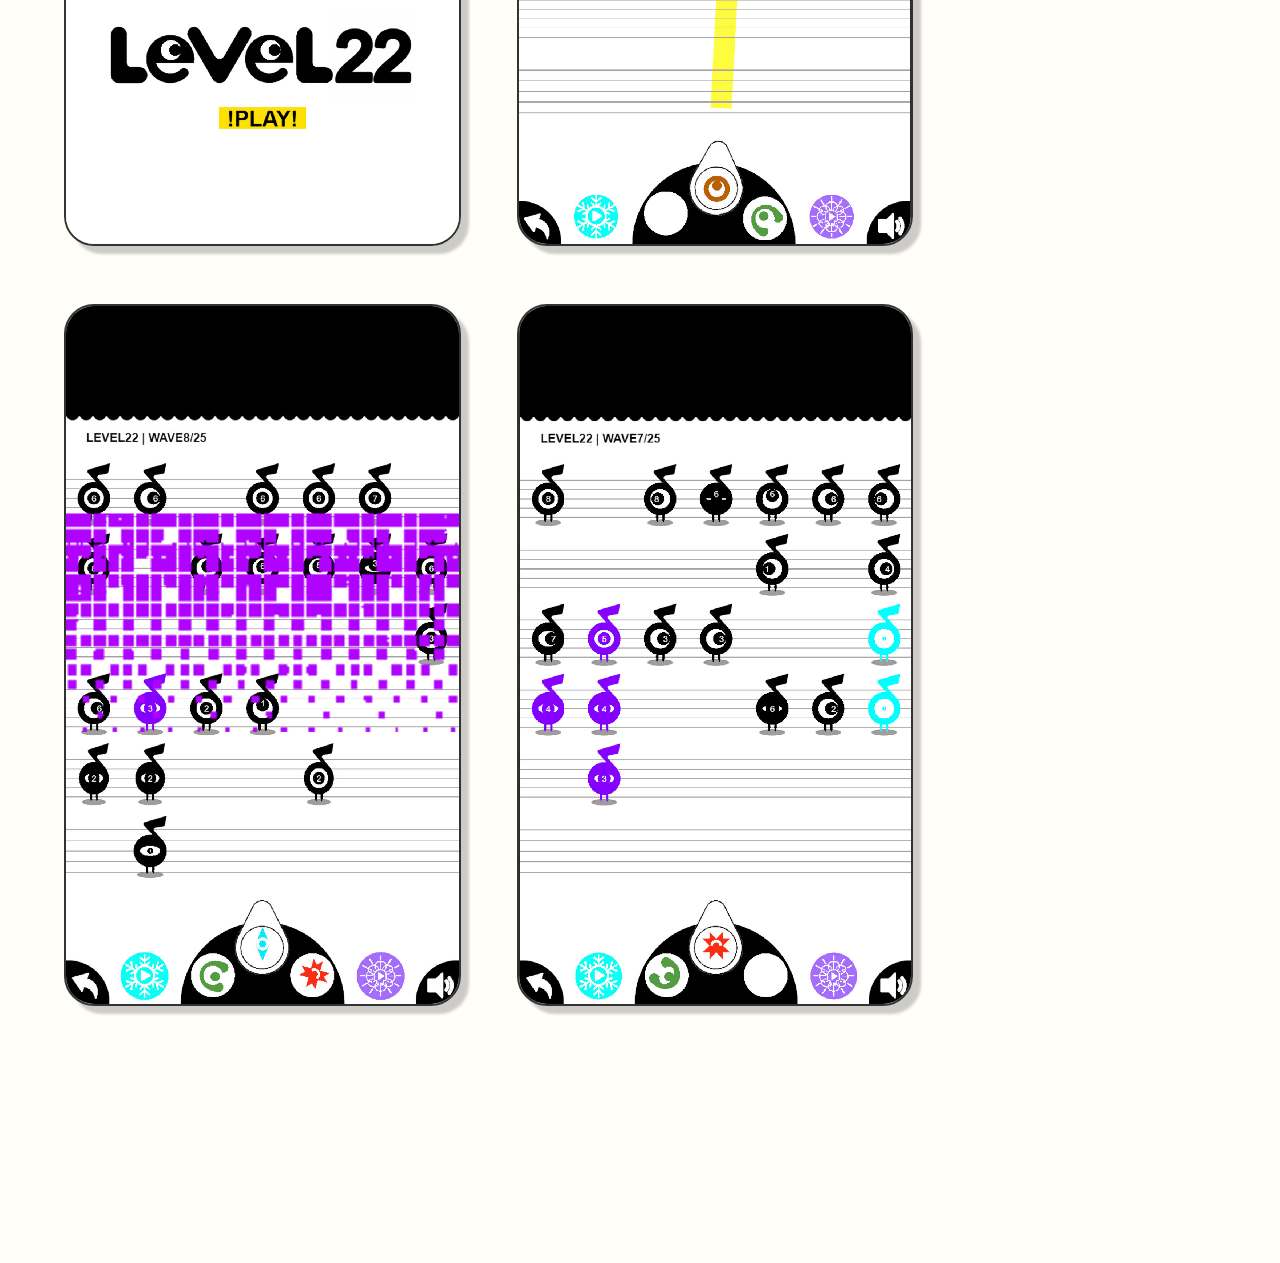
==== commit 09f28de4: "Update killnotes.html" ====
--- a/killnotes.html
+++ b/killnotes.html
@@ -38,10 +38,10 @@
           <br /><br /><br />
                       <h3>INTERFACE & VISUALS</h3><br />
 
-            <img class="screenshot" src="assets/KN01.jpg" width=400vh height="auto" />
-            <img class="screenshot" src="assets/KN02.jpg" width=400vh height="auto" />
-                        <img class="screenshot" src="assets/KN03.jpg" width=400vh height="auto" />
-                                    <img class="screenshot" src="assets/KN04.jpg" width=400vh height="auto" />
+            <img class="screenshot" src="assets/KN01.jpg"/>
+            <img class="screenshot" src="assets/KN02.jpg"/>
+                        <img class="screenshot" src="assets/KN03.jpg"/>
+                                    <img class="screenshot" src="assets/KN04.jpg"/>
           
           <br /><br />                       <br /><br /> <br /><br /></div>
        <div id="footer">
@@ -61,6 +61,8 @@
       box-shadow: 8px 8px 3px rgba(0, 0, 0, 0.2);
       border: 2px solid #333;
       max-width:95%;
+      width: auto;
+      height:78vh;
     }
 
   </style>
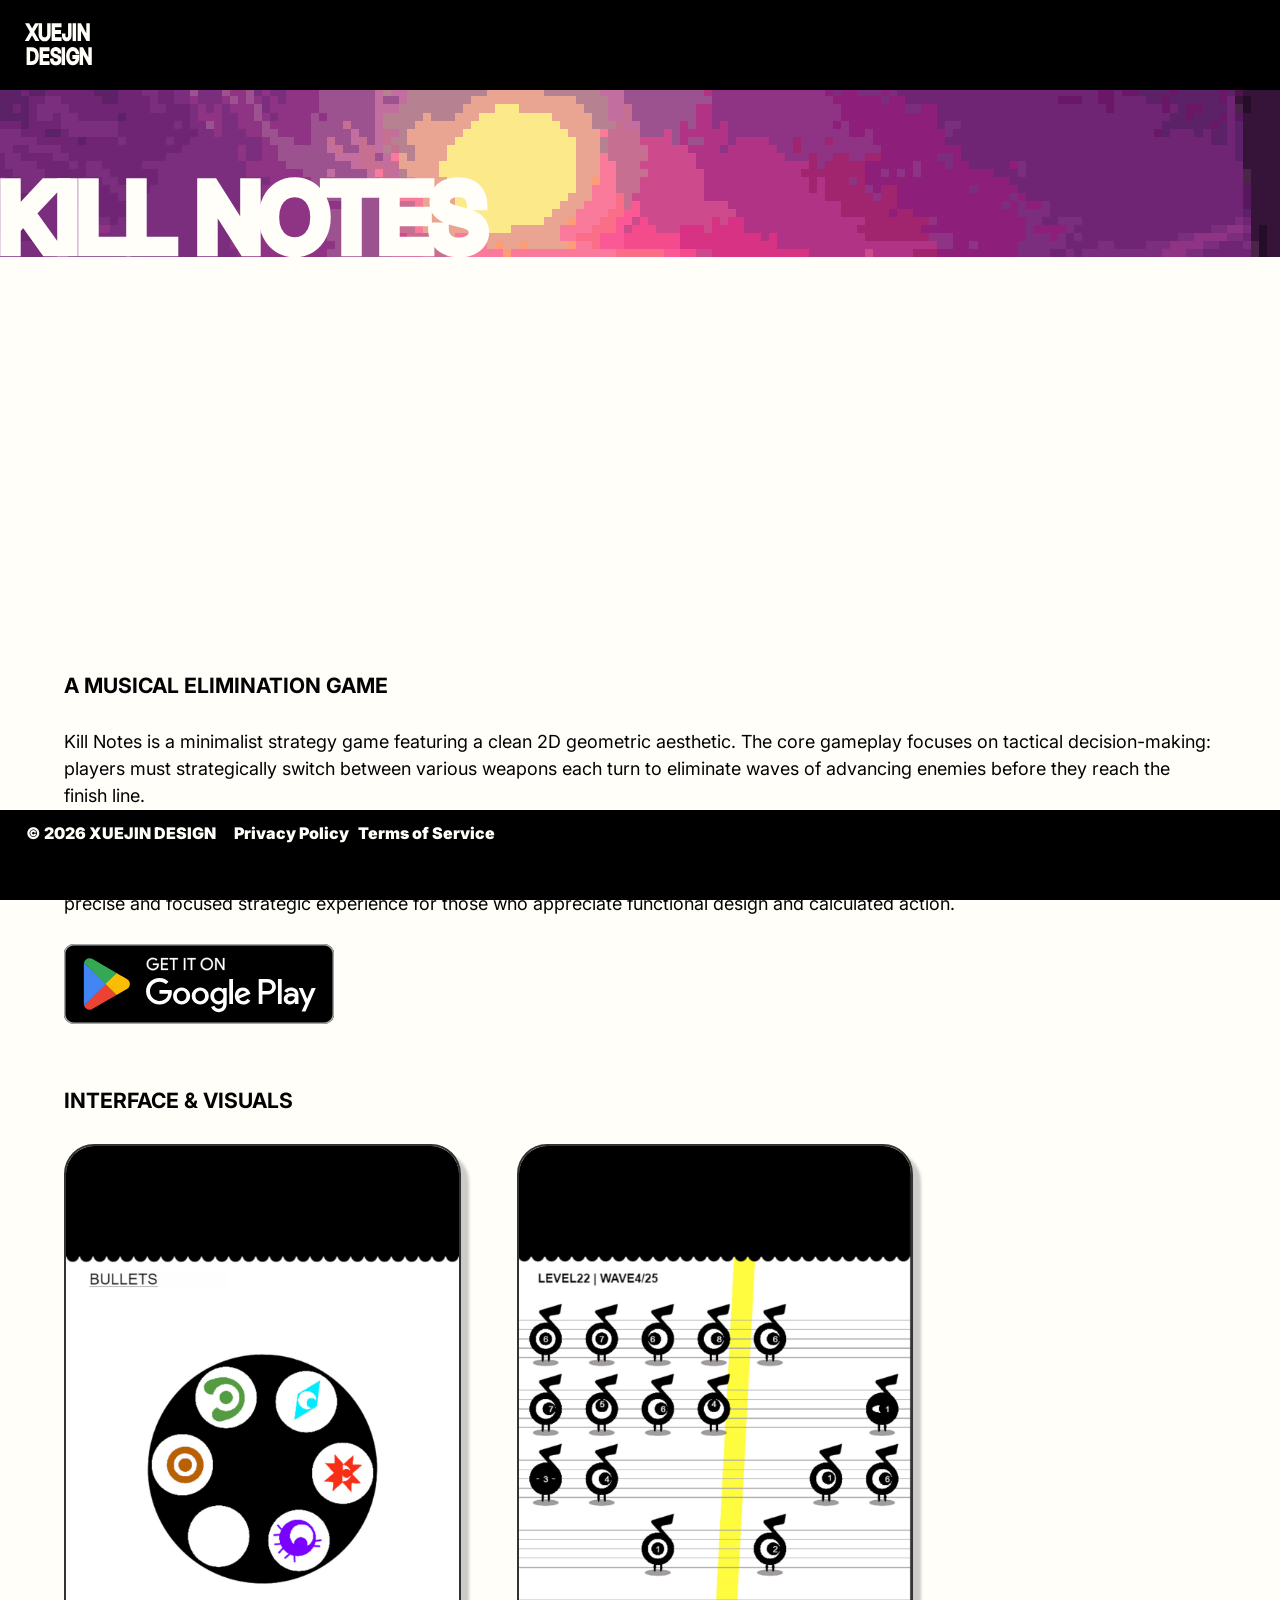
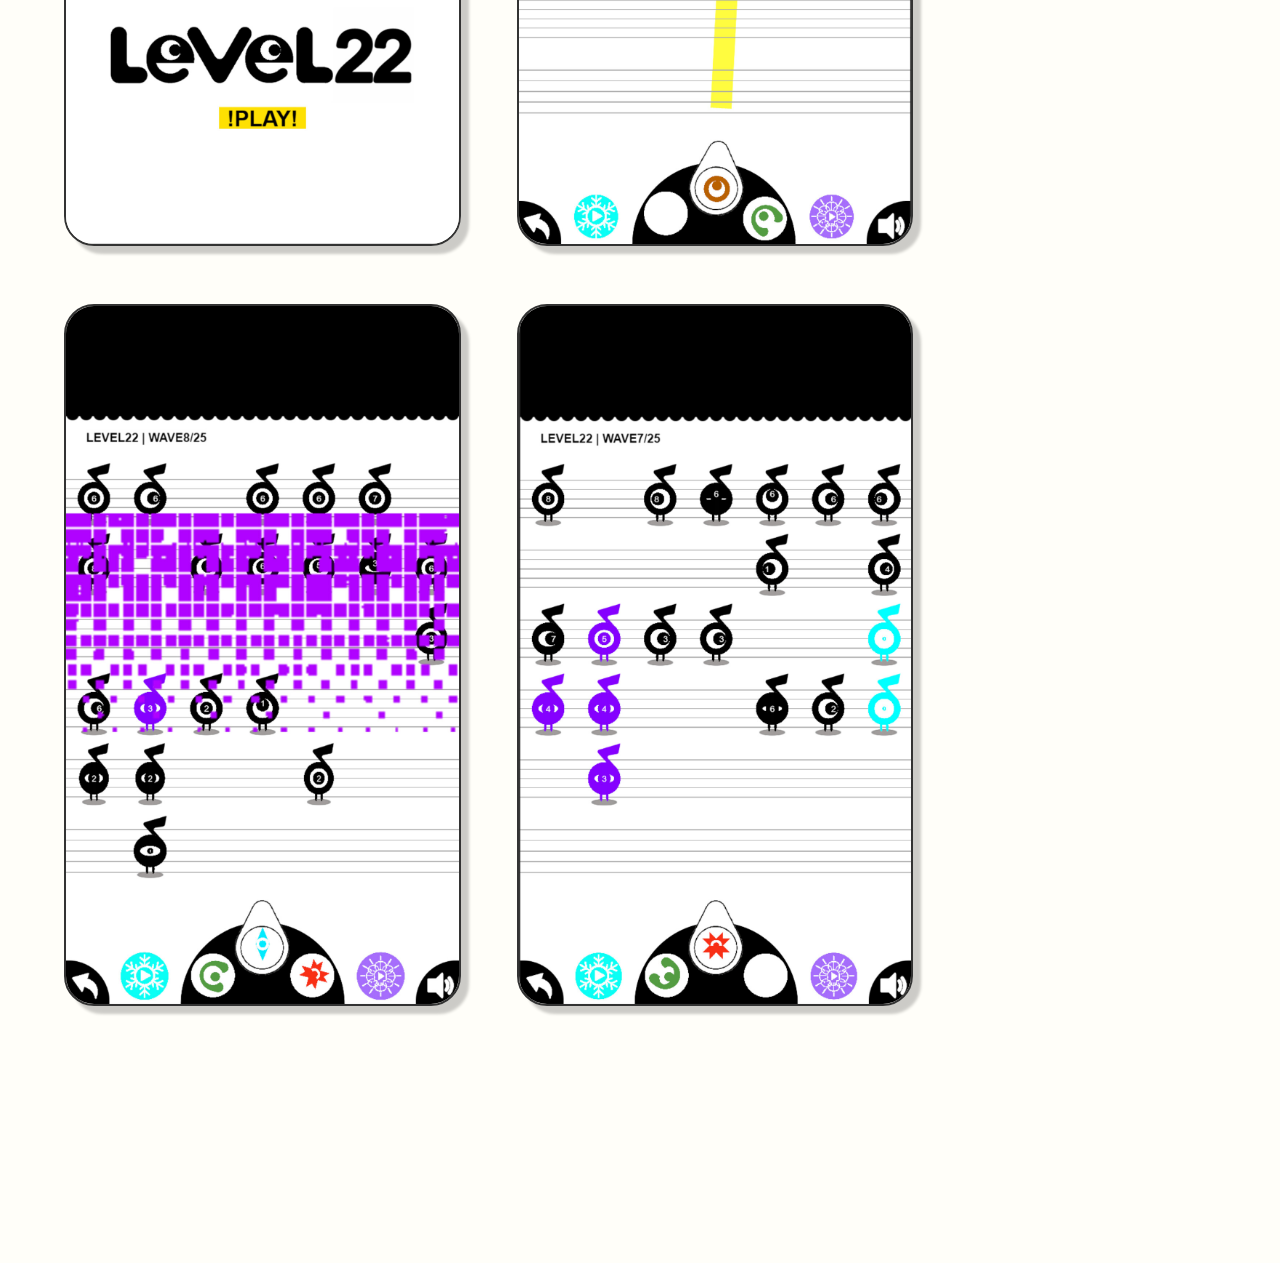
==== commit ea0a7bc2: "Update killnotes.html" ====
--- a/killnotes.html
+++ b/killnotes.html
@@ -63,6 +63,7 @@
       max-width:95%;
       width: auto;
       height:78vh;
+      image-rendering: -webkit-optimize-contrast;
     }
 
   </style>
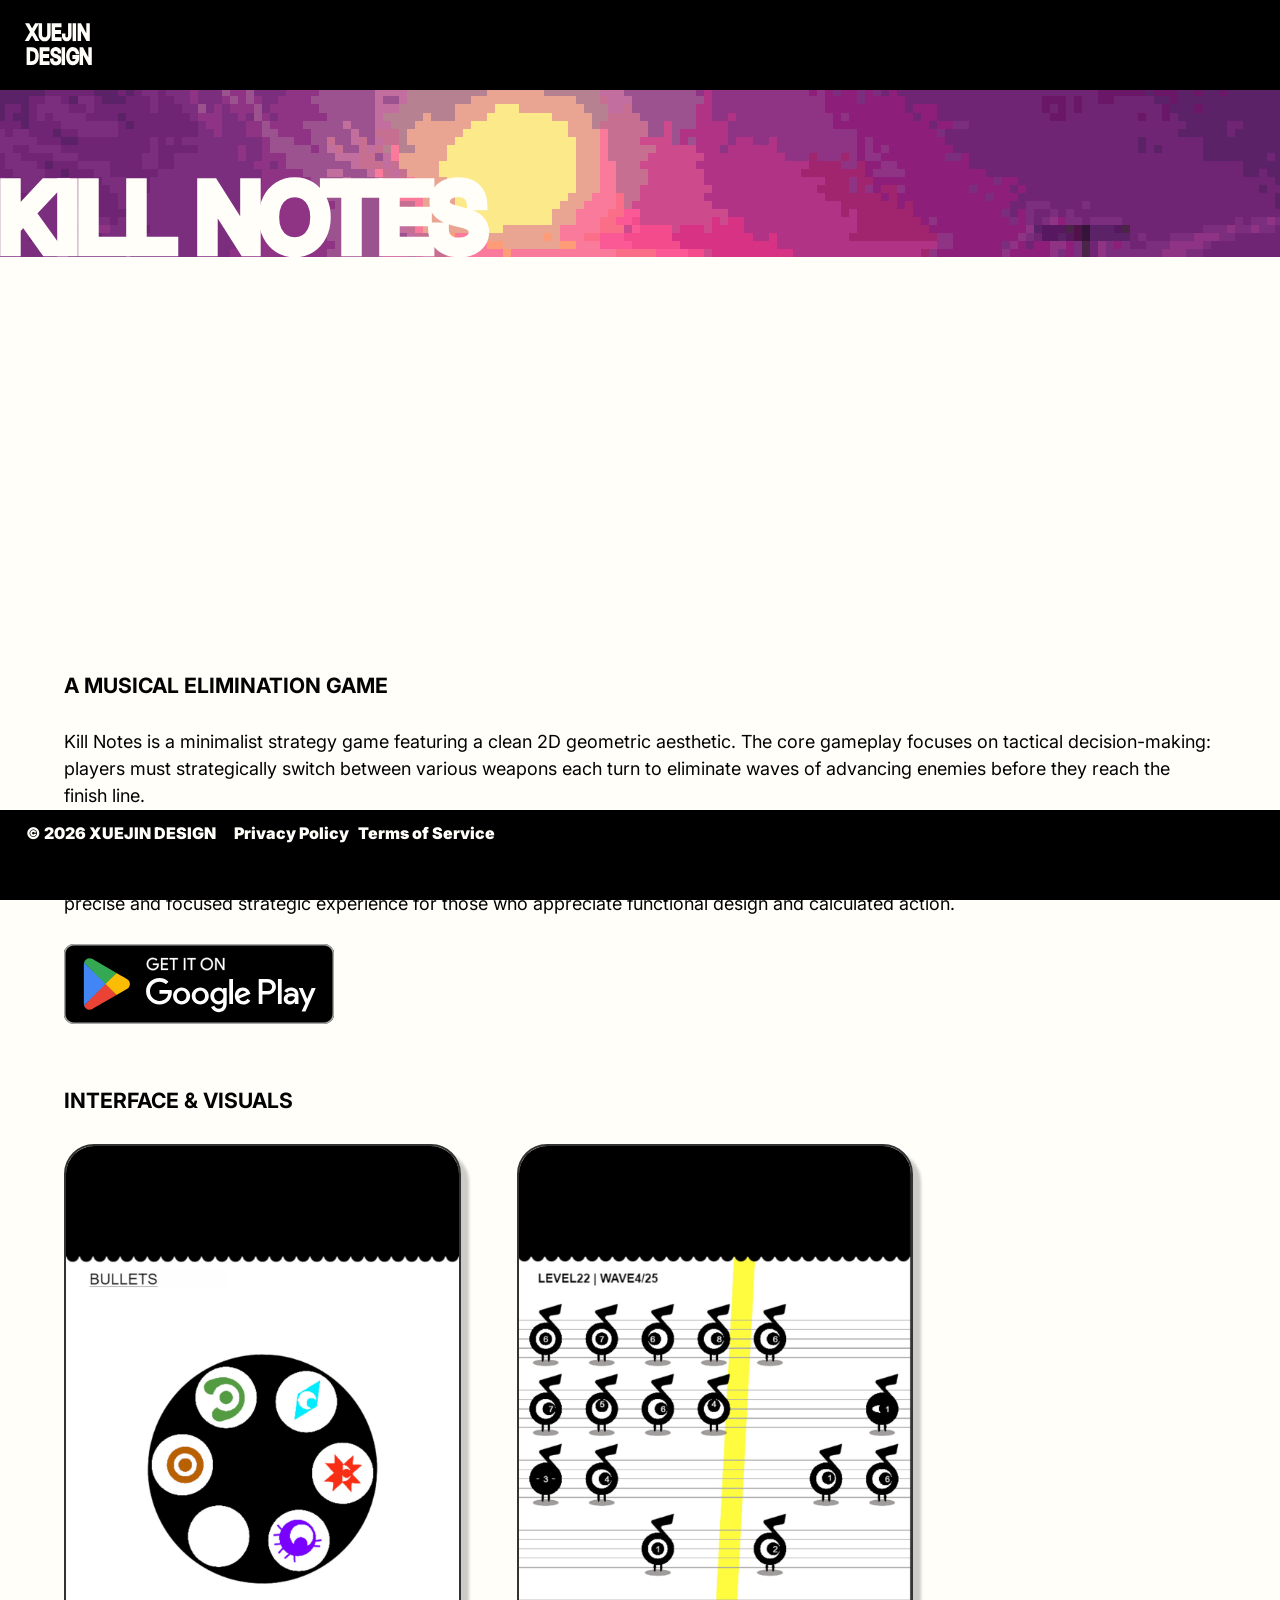
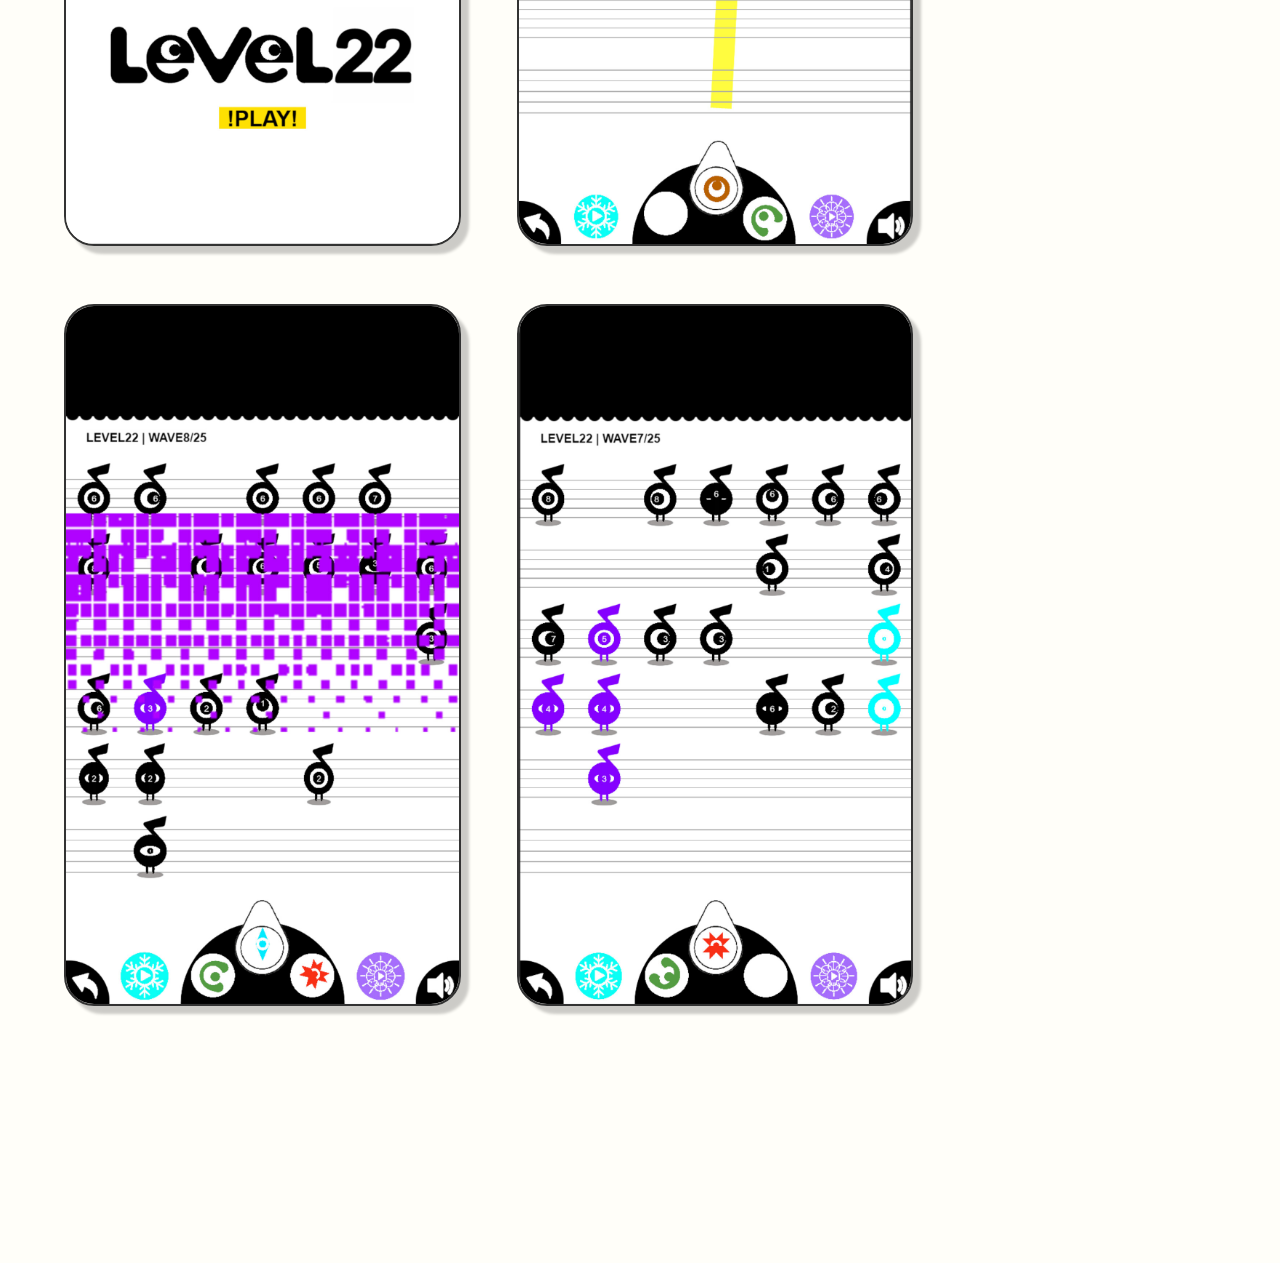
==== commit bf9faca5: "Update killnotes.html" ====
--- a/killnotes.html
+++ b/killnotes.html
@@ -63,7 +63,6 @@
       max-width:95%;
       width: auto;
       height:78vh;
-      image-rendering: -webkit-optimize-contrast;
     }
 
   </style>
--- a/style.css
+++ b/style.css
@@ -134,3 +134,6 @@
   font-weight: 900;
   z-index: 2;
 }
+img {
+  image-rendering: -webkit-optimize-contrast;
+}
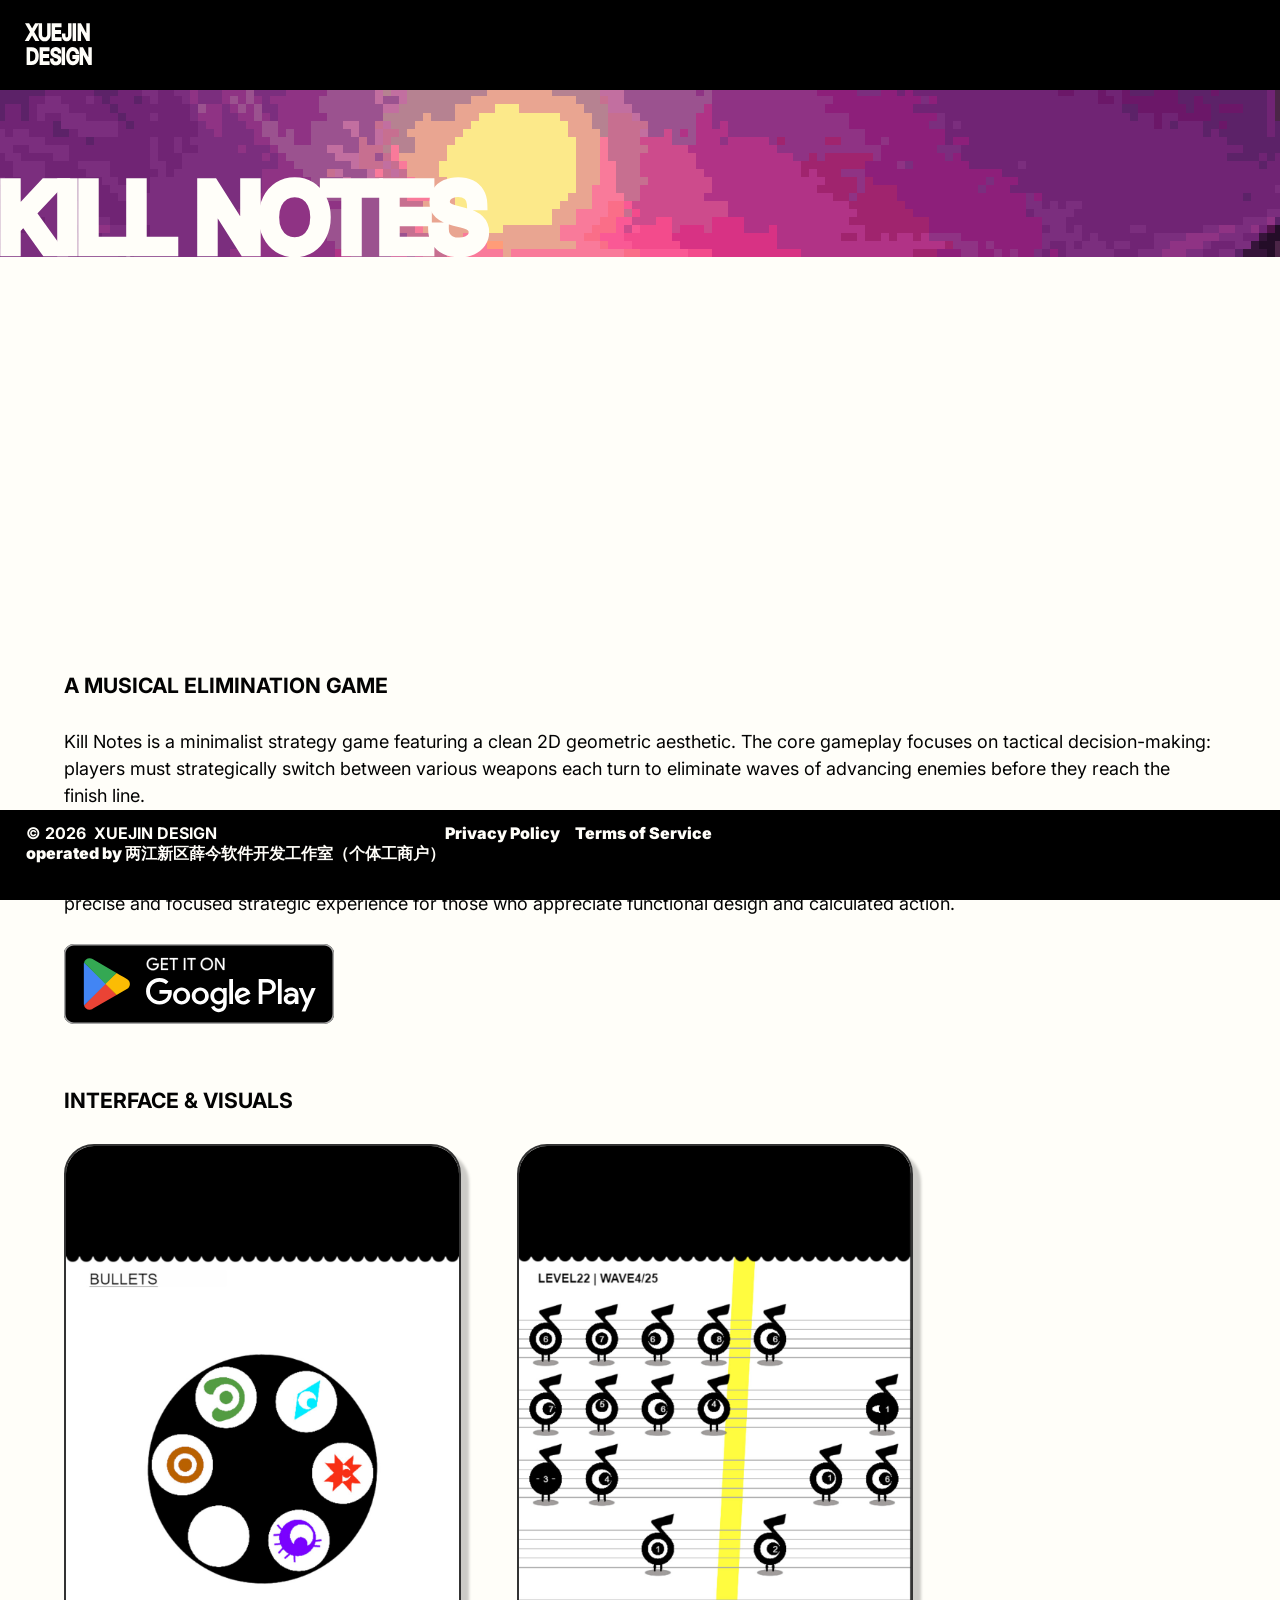
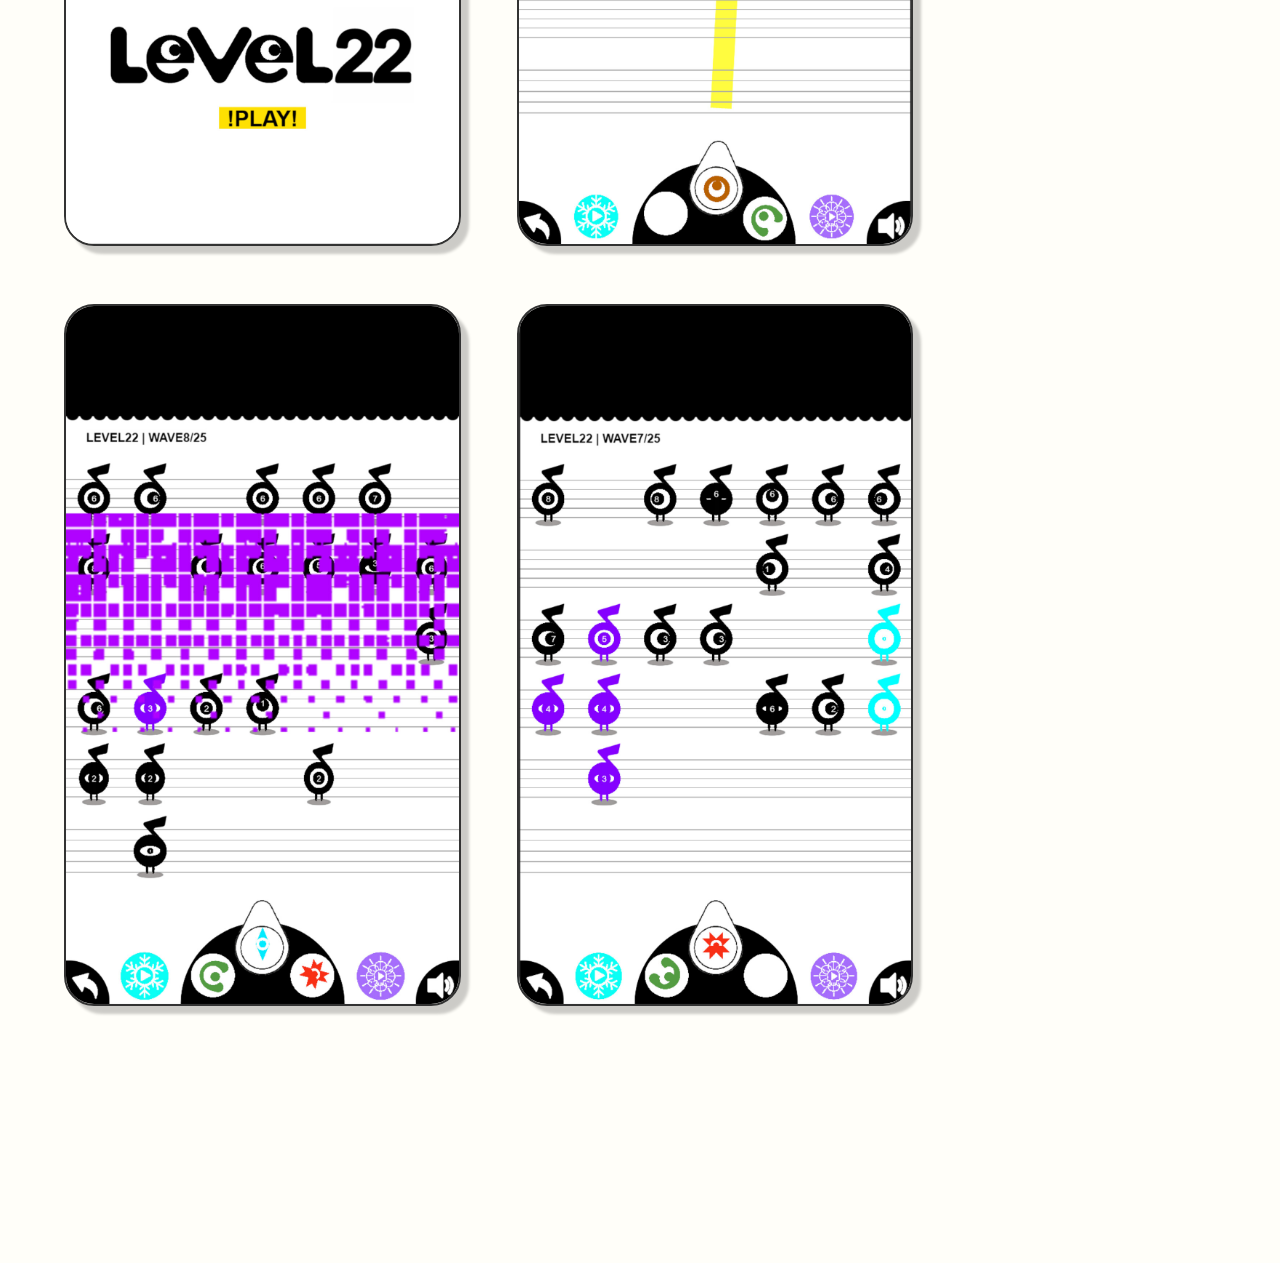
==== commit 5da07282: "Revise footer content and styles in killnotes.html Updated footer to include additional information " ====
--- a/killnotes.html
+++ b/killnotes.html
@@ -44,14 +44,24 @@
                                     <img class="screenshot" src="assets/KN04.jpg"/>
           
           <br /><br />                       <br /><br /> <br /><br /></div>
-       <div id="footer">
-      <div>© 2026&nbsp;</div>
-      <a class="footer" href="index.html"
-        >XUEJIN DESIGN&nbsp;&nbsp;&nbsp;&nbsp;&nbsp;&nbsp;</a
-      >
-      <a href="privacyPolicy.html">Privacy Policy&nbsp;&nbsp;&nbsp;</a>
-      <a href="termsOfService.html">Terms of Service</a>
+           <div id="footer">
+      <div>
+        <b class="boldText">© 2026&nbsp; XUEJIN DESIGN</b>
+
+        <br />
+        <p class="lightText">
+          operated by 两江新区薛今软件开发工作室（个体工商户）
+        </p>
+      </div>
+
+      <div>
+        <a class="boldText" href="privacyPolicy.html"
+          >Privacy Policy&nbsp;&nbsp;&nbsp;&nbsp;</a
+        >
+        <a class="boldText" href="termsOfService.html">Terms of Service</a>
+      </div>
     </div>
+  </body>
   </body>
   <style>
     .screenshot {
--- a/style.css
+++ b/style.css
@@ -135,5 +135,5 @@
   z-index: 2;
 }
 img {
-  image-rendering: -webkit-optimize-contrast;
+  image-rendering: -webkit-optimize-contrast;/* 重要！不加这个图片会模糊 */
 }
